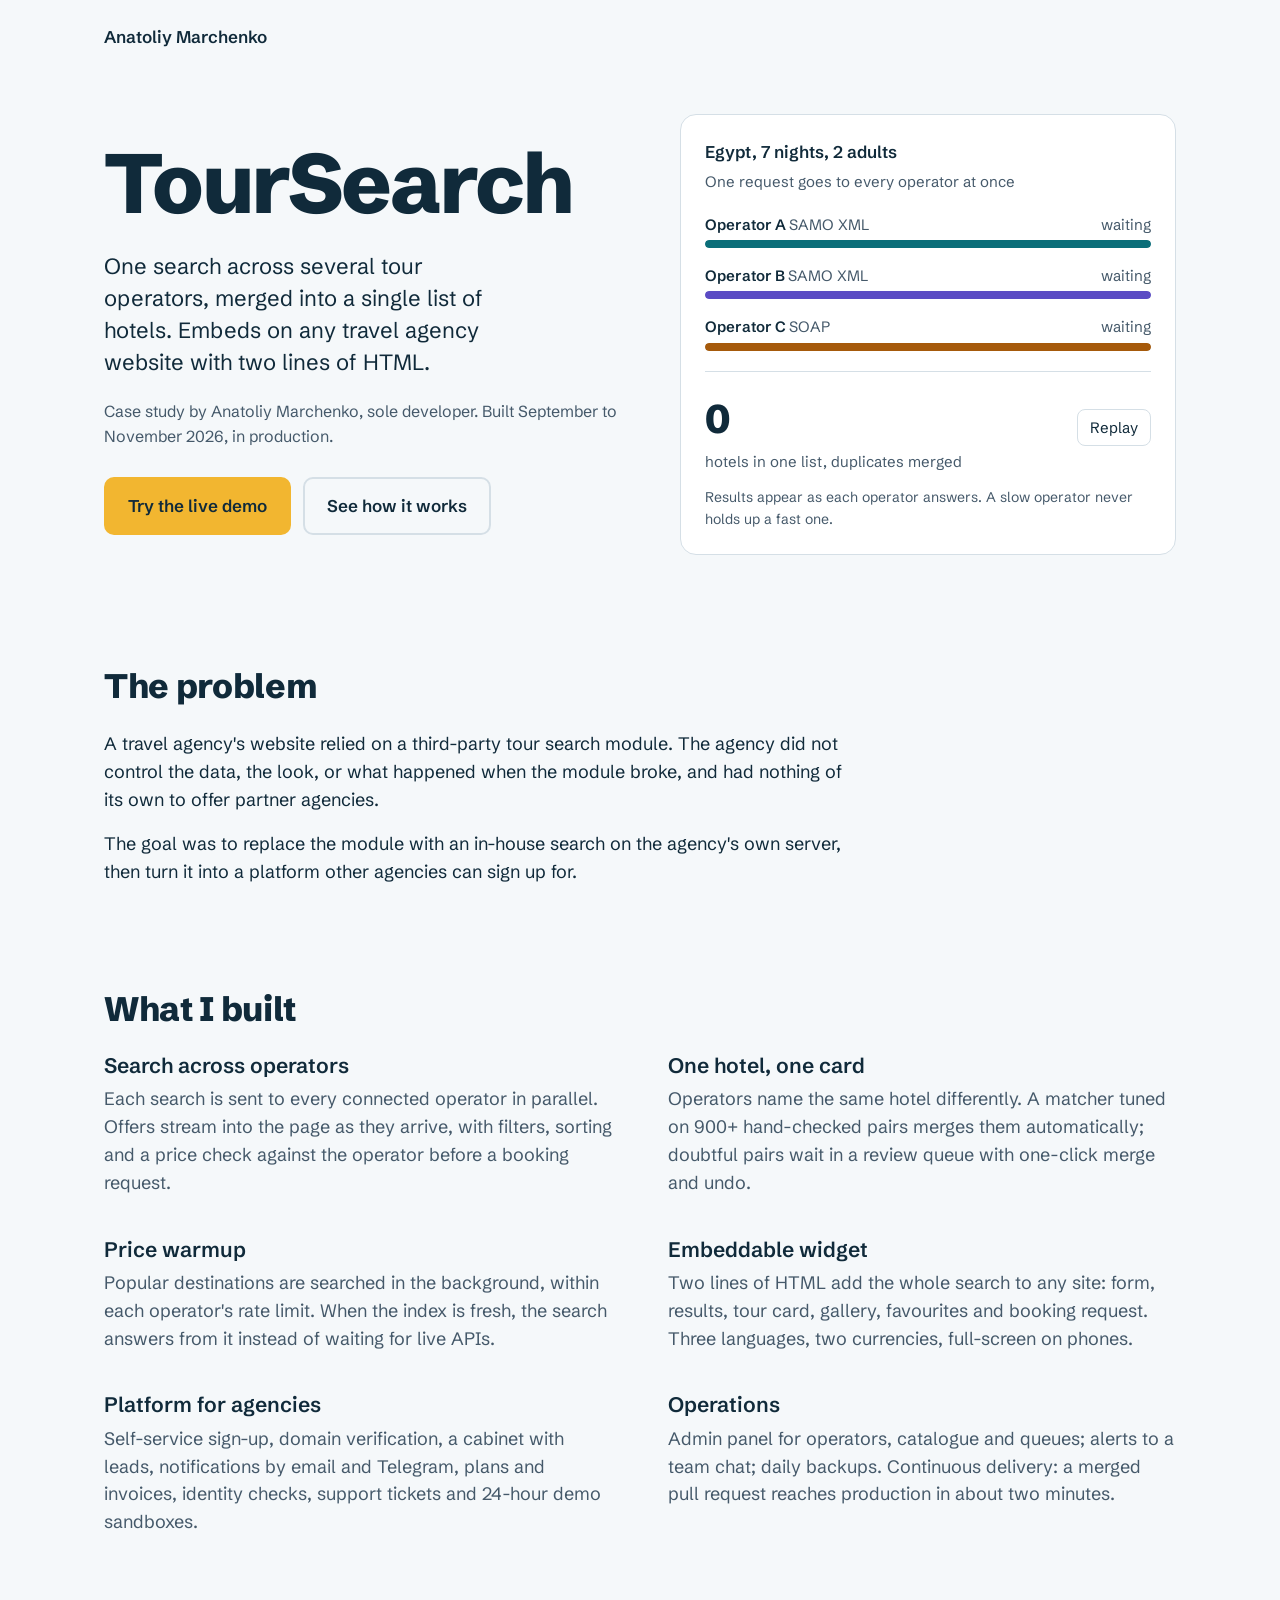
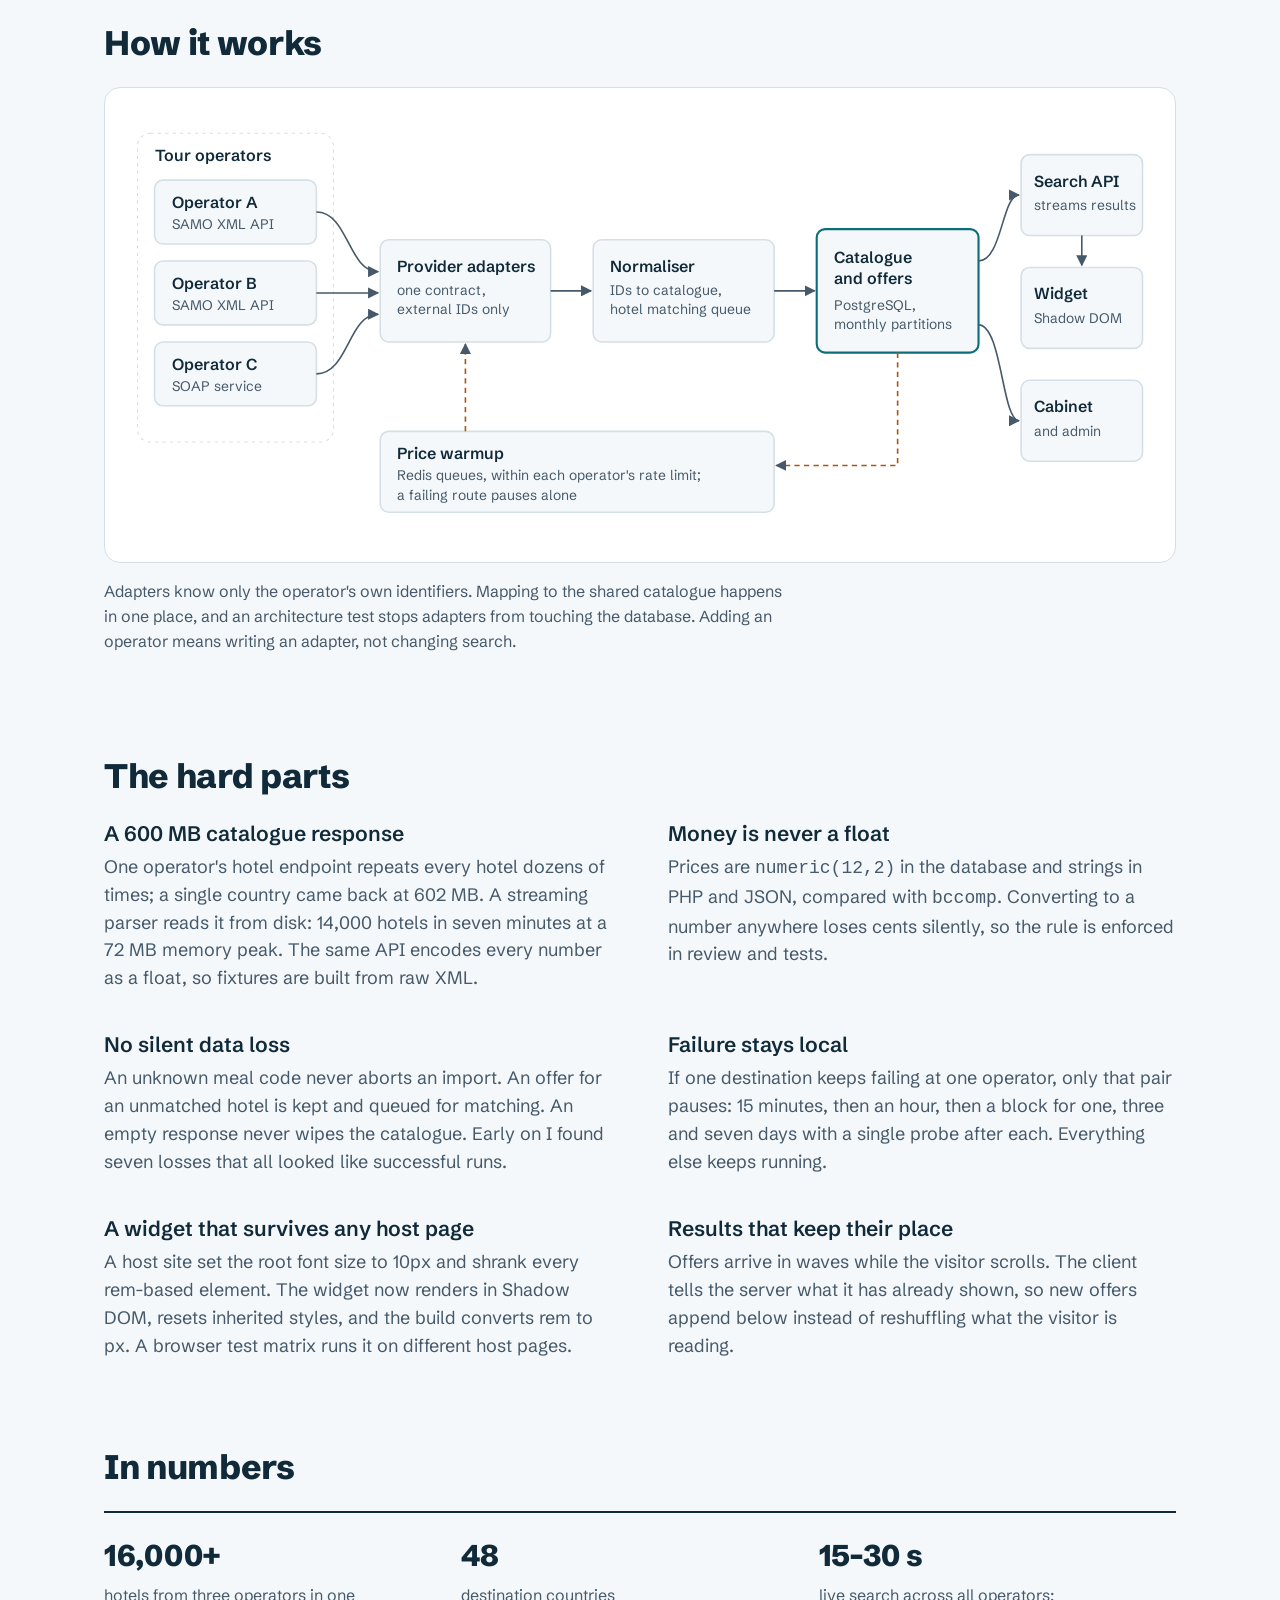
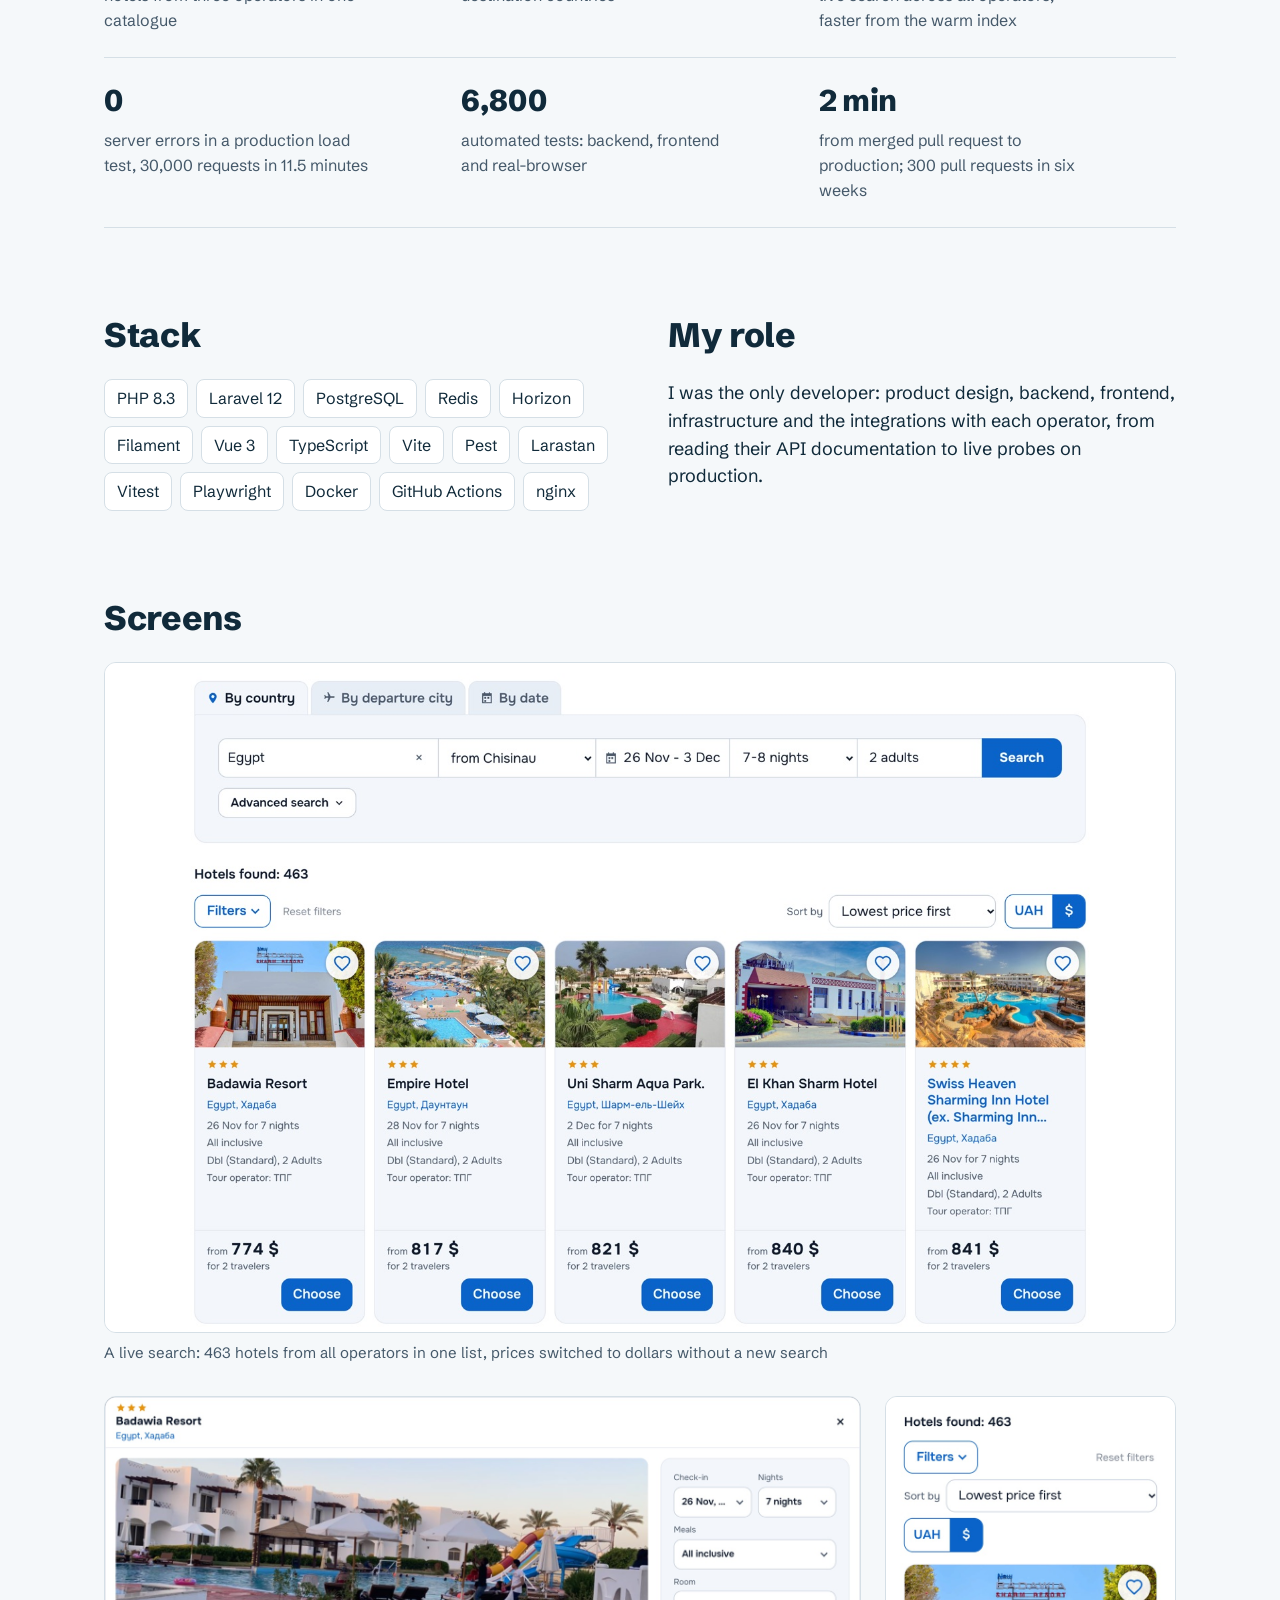
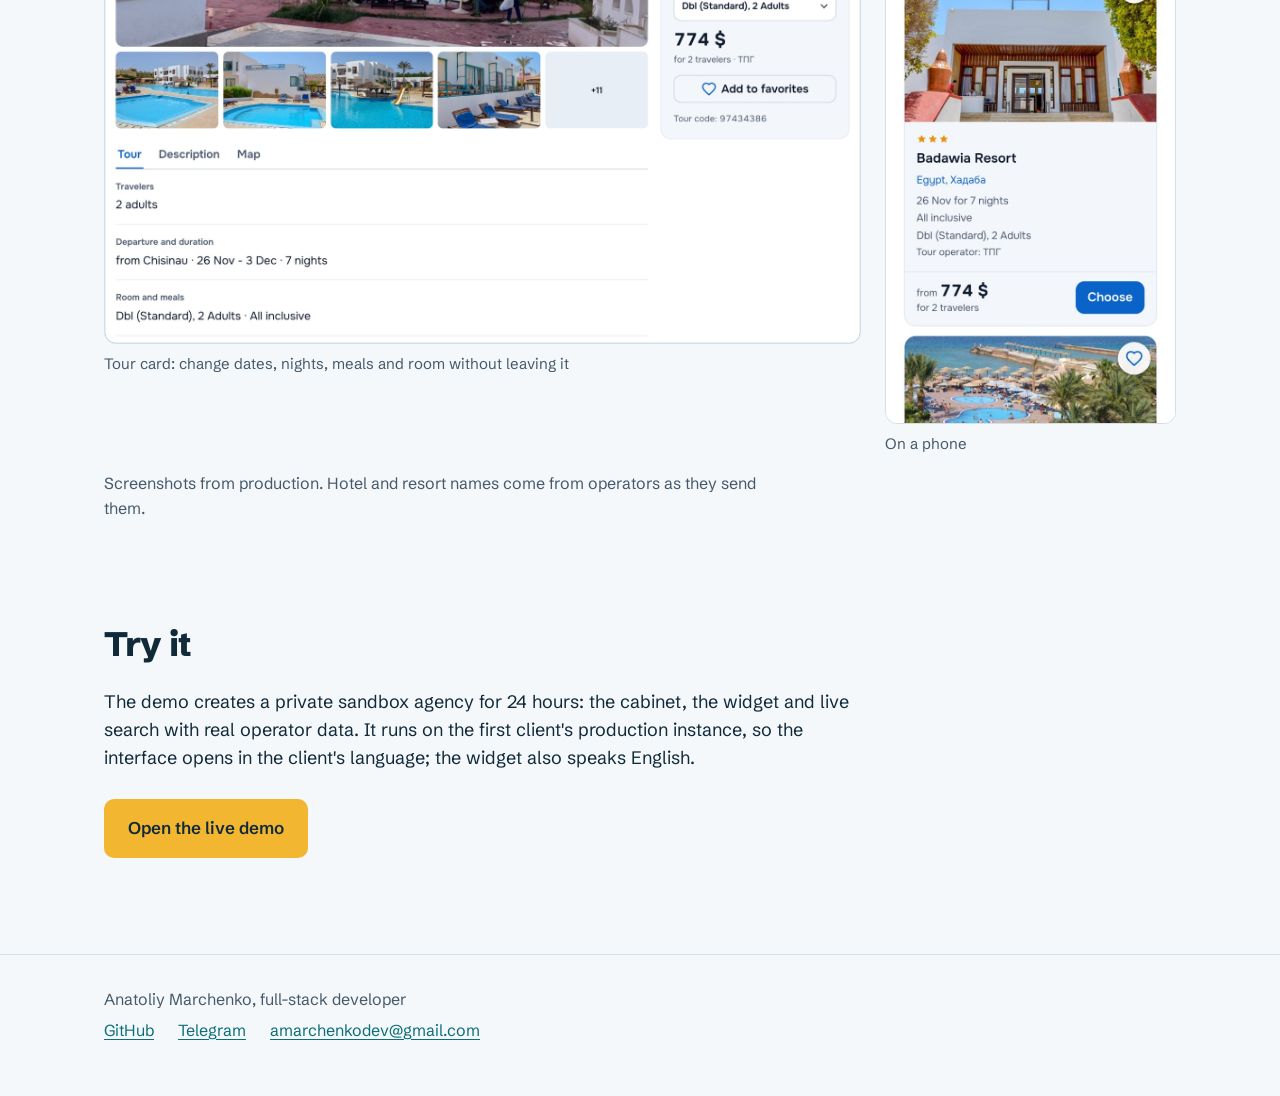
==== toursearch/index.html @ 85863c85 "Replace the 2020 test layout with a portfolio and the TourSearch case study The old landing page lay" ====
<!doctype html>
<html lang="en">
<head>
<meta charset="utf-8">
<meta name="viewport" content="width=device-width, initial-scale=1">
<title>TourSearch case study</title>
<meta name="description" content="TourSearch: a tour search platform that queries several tour operators at once and merges their offers into one list. Case study by Anatoliy Marchenko.">
<link rel="preconnect" href="https://fonts.googleapis.com">
<link rel="preconnect" href="https://fonts.gstatic.com" crossorigin>
<link href="https://fonts.googleapis.com/css2?family=Schibsted+Grotesk:wght@400;500;600;800&display=swap" rel="stylesheet">
<style>
:root {
  --bg: #f5f8fa;
  --surface: #ffffff;
  --ink: #102a3a;
  --muted: #45596a;
  --line: #d5dfe6;
  --sea: #0b6e79;
  --sun: #f2b630;
  --lane-a: #0b6e79;
  --lane-b: #5b4bc4;
  --lane-c: #a65a0b;
  --track: #e3ebf0;
}
@media (prefers-color-scheme: dark) {
  :root:not([data-theme="light"]) {
    --bg: #0d1c26;
    --surface: #132836;
    --ink: #e8f0f4;
    --muted: #a9bcc8;
    --line: #29435a;
    --sea: #5cc8d3;
    --sun: #f2b630;
    --lane-a: #5cc8d3;
    --lane-b: #a99cf5;
    --lane-c: #f0a35a;
    --track: #1f3a4b;
  }
}
:root[data-theme="dark"] {
  --bg: #0d1c26; --surface: #132836; --ink: #e8f0f4; --muted: #a9bcc8; --line: #29435a;
  --sea: #5cc8d3; --sun: #f2b630; --lane-a: #5cc8d3; --lane-b: #a99cf5; --lane-c: #f0a35a; --track: #1f3a4b;
}

* { box-sizing: border-box; }
html { -webkit-text-size-adjust: 100%; }
body {
  margin: 0;
  background: var(--bg);
  color: var(--ink);
  font-family: "Schibsted Grotesk", system-ui, sans-serif;
  font-size: 18px;
  line-height: 1.55;
}
a { color: var(--sea); text-underline-offset: 3px; }
a:focus-visible, button:focus-visible { outline: 3px solid var(--sun); outline-offset: 3px; border-radius: 4px; }

.wrap { max-width: 1120px; margin: 0 auto; padding: 0 24px; }
.topnav { padding-top: 24px; font-weight: 600; font-size: 17px; }
.topnav a { color: var(--ink); text-decoration: none; }
.topnav a:hover { text-decoration: underline; }
.shot-wide { margin-top: 0; }
.prose { max-width: 68ch; }

h1, h2, h3 { line-height: 1.15; margin: 0; }
h2 { font-size: 34px; font-weight: 800; letter-spacing: -0.01em; margin-bottom: 24px; }
h3 { font-size: 21px; font-weight: 600; margin-bottom: 8px; }
p { margin: 0 0 16px; }

section { padding: 88px 0 0; }
section:last-of-type { padding-bottom: 96px; }

/* Hero */
.hero { padding: 64px 0 24px; display: grid; grid-template-columns: 1.05fr 1fr; gap: 56px; align-items: center; }
.hero h1 { font-size: clamp(48px, 7vw, 84px); font-weight: 800; letter-spacing: -0.03em; margin-bottom: 20px; }
.lead { font-size: 22px; line-height: 1.45; color: var(--ink); max-width: 30ch; }
.byline { color: var(--muted); font-size: 16px; margin-top: 20px; }
.actions { display: flex; flex-wrap: wrap; gap: 12px; margin-top: 28px; }
.btn {
  display: inline-block; padding: 14px 22px; border-radius: 10px; font-weight: 600; font-size: 17px;
  text-decoration: none; border: 2px solid transparent;
}
.btn-primary { background: var(--sun); color: #102a3a; }
.btn-secondary { border-color: var(--line); color: var(--ink); }

/* Merge animation */
.merge {
  background: var(--surface); border: 1px solid var(--line); border-radius: 16px; padding: 24px;
}
.merge-query { font-weight: 600; font-size: 17px; margin-bottom: 4px; }
.merge-sub { color: var(--muted); font-size: 15px; margin-bottom: 20px; }
.lane { display: grid; grid-template-columns: 1fr auto; gap: 4px 12px; margin-bottom: 16px; font-size: 15px; }
.lane-name { font-weight: 600; }
.lane-proto { color: var(--muted); font-weight: 400; }
.lane-count { font-variant-numeric: tabular-nums; color: var(--muted); text-align: right; min-width: 9ch; }
.lane-bar { grid-column: 1 / -1; height: 8px; border-radius: 4px; background: var(--track); overflow: hidden; }
.lane-fill { height: 100%; width: 0; border-radius: 4px; }
.lane[data-lane="a"] .lane-fill { background: var(--lane-a); }
.lane[data-lane="b"] .lane-fill { background: var(--lane-b); }
.lane[data-lane="c"] .lane-fill { background: var(--lane-c); }
.merged {
  border-top: 1px solid var(--line); margin-top: 20px; padding-top: 16px;
  display: flex; justify-content: space-between; align-items: baseline; gap: 12px; flex-wrap: wrap;
}
.merged-num { font-size: 40px; font-weight: 800; font-variant-numeric: tabular-nums; letter-spacing: -0.02em; }
.merged-label { color: var(--muted); font-size: 15px; }
.replay { background: none; border: 1px solid var(--line); color: var(--ink); font: inherit; font-size: 15px; padding: 6px 12px; border-radius: 8px; cursor: pointer; }
.merge-note { color: var(--muted); font-size: 14px; margin: 14px 0 0; }

/* Features */
.features { display: grid; grid-template-columns: repeat(2, minmax(0, 1fr)); gap: 40px 56px; }
.features p { color: var(--muted); margin: 0; }

/* Diagram */
.diagram { background: var(--surface); border: 1px solid var(--line); border-radius: 16px; padding: 24px; overflow-x: auto; }
.diagram svg { display: block; min-width: 760px; width: 100%; height: auto; }
.diagram text { font-family: "Schibsted Grotesk", system-ui, sans-serif; fill: var(--ink); }
.diagram .sub { fill: var(--muted); font-size: 13px; }
.diagram .box { fill: var(--bg); stroke: var(--line); stroke-width: 1.5; }
.diagram .box-key { fill: var(--bg); stroke: var(--sea); stroke-width: 2; }
.diagram .edge { stroke: var(--muted); stroke-width: 1.5; fill: none; }
.diagram .edge-loop { stroke: var(--lane-c); stroke-width: 1.5; fill: none; stroke-dasharray: 5 4; }
.diagram .group { fill: none; stroke: var(--line); stroke-dasharray: 3 4; }
.caption { color: var(--muted); font-size: 16px; margin-top: 16px; max-width: 68ch; }

/* Engineering notes */
.notes { display: grid; grid-template-columns: repeat(2, minmax(0, 1fr)); gap: 40px 56px; }
.notes article p { color: var(--muted); margin: 0; }

/* Numbers */
.facts { display: grid; grid-template-columns: repeat(3, minmax(0, 1fr)); gap: 0; border-top: 2px solid var(--ink); margin: 0; }
.facts div { padding: 20px 24px 24px 0; border-bottom: 1px solid var(--line); }
.facts dt { font-size: 30px; font-weight: 800; letter-spacing: -0.01em; }
.facts dd { margin: 4px 0 0; color: var(--muted); font-size: 16px; max-width: 28ch; }

/* Stack and role */
.split { display: grid; grid-template-columns: 1fr 1fr; gap: 56px; }
.stack { list-style: none; padding: 0; margin: 0; display: flex; flex-wrap: wrap; gap: 8px; }
.stack li { border: 1px solid var(--line); border-radius: 8px; padding: 6px 12px; font-size: 16px; background: var(--surface); }

/* Screens */
.shots { display: grid; grid-template-columns: minmax(0, 2.6fr) minmax(0, 1fr); gap: 24px; align-items: start; margin-top: 32px; }
.shot { margin: 0; }
.shot img { display: block; width: 100%; height: auto; border-radius: 12px; border: 1px solid var(--line); background: #fff; }
.shot figcaption { color: var(--muted); font-size: 15px; margin-top: 8px; }

footer { border-top: 1px solid var(--line); padding: 32px 0 48px; color: var(--muted); font-size: 16px; }
footer p { margin: 0 0 6px; }
.contacts { display: flex; flex-wrap: wrap; gap: 8px 24px; }

@media (max-width: 860px) {
  .hero, .split { grid-template-columns: 1fr; gap: 40px; }
  .features, .notes { grid-template-columns: 1fr; gap: 32px; }
  .shots { grid-template-columns: 1fr; }
  .shots .shot:last-child { max-width: 320px; }
  .facts { grid-template-columns: 1fr 1fr; }
  section { padding-top: 64px; }
}
@media (max-width: 520px) {
  .wrap { padding: 0 16px; }
  body { font-size: 17px; }
  h2 { font-size: 28px; }
  .lead { font-size: 20px; }
  .facts { grid-template-columns: 1fr; }
  .merge, .diagram { padding: 16px; }
}
</style>
</head>
<body>
<nav class="wrap topnav" aria-label="Site"><a href="../">Anatoliy Marchenko</a></nav>
<main class="wrap">

  <header class="hero">
    <div>
      <h1>TourSearch</h1>
      <p class="lead">One search across several tour operators, merged into a single list of hotels. Embeds on any travel agency website with two lines of HTML.</p>
      <p class="byline">Case study by Anatoliy Marchenko, sole developer. Built September to November 2026, in production.</p>
      <div class="actions">
        <a class="btn btn-primary" href="https://more-turov.pro/agencies">Try the live demo</a>
        <a class="btn btn-secondary" href="#how-it-works">See how it works</a>
      </div>
    </div>

    <div class="merge" aria-label="Illustration: three tour operators answer at different speeds and their offers merge into one list">
      <p class="merge-query">Egypt, 7 nights, 2 adults</p>
      <p class="merge-sub">One request goes to every operator at once</p>
      <div class="lane" data-lane="a" data-ms="2600" data-offers="238">
        <span class="lane-name">Operator A <span class="lane-proto">SAMO XML</span></span>
        <span class="lane-count">waiting</span>
        <div class="lane-bar"><div class="lane-fill"></div></div>
      </div>
      <div class="lane" data-lane="b" data-ms="4400" data-offers="171">
        <span class="lane-name">Operator B <span class="lane-proto">SAMO XML</span></span>
        <span class="lane-count">waiting</span>
        <div class="lane-bar"><div class="lane-fill"></div></div>
      </div>
      <div class="lane" data-lane="c" data-ms="7800" data-offers="452">
        <span class="lane-name">Operator C <span class="lane-proto">SOAP</span></span>
        <span class="lane-count">waiting</span>
        <div class="lane-bar"><div class="lane-fill"></div></div>
      </div>
      <div class="merged">
        <div>
          <div class="merged-num" id="merged-num">0</div>
          <div class="merged-label">hotels in one list, duplicates merged</div>
        </div>
        <button class="replay" type="button" id="replay">Replay</button>
      </div>
      <p class="merge-note">Results appear as each operator answers. A slow operator never holds up a fast one.</p>
    </div>
  </header>

  <section aria-labelledby="problem">
    <div class="prose">
      <h2 id="problem">The problem</h2>
      <p>A travel agency's website relied on a third-party tour search module. The agency did not control the data, the look, or what happened when the module broke, and had nothing of its own to offer partner agencies.</p>
      <p>The goal was to replace the module with an in-house search on the agency's own server, then turn it into a platform other agencies can sign up for.</p>
    </div>
  </section>

  <section aria-labelledby="built">
    <h2 id="built">What I built</h2>
    <div class="features">
      <div>
        <h3>Search across operators</h3>
        <p>Each search is sent to every connected operator in parallel. Offers stream into the page as they arrive, with filters, sorting and a price check against the operator before a booking request.</p>
      </div>
      <div>
        <h3>One hotel, one card</h3>
        <p>Operators name the same hotel differently. A matcher tuned on 900+ hand-checked pairs merges them automatically; doubtful pairs wait in a review queue with one-click merge and undo.</p>
      </div>
      <div>
        <h3>Price warmup</h3>
        <p>Popular destinations are searched in the background, within each operator's rate limit. When the index is fresh, the search answers from it instead of waiting for live APIs.</p>
      </div>
      <div>
        <h3>Embeddable widget</h3>
        <p>Two lines of HTML add the whole search to any site: form, results, tour card, gallery, favourites and booking request. Three languages, two currencies, full-screen on phones.</p>
      </div>
      <div>
        <h3>Platform for agencies</h3>
        <p>Self-service sign-up, domain verification, a cabinet with leads, notifications by email and Telegram, plans and invoices, identity checks, support tickets and 24-hour demo sandboxes.</p>
      </div>
      <div>
        <h3>Operations</h3>
        <p>Admin panel for operators, catalogue and queues; alerts to a team chat; daily backups. Continuous delivery: a merged pull request reaches production in about two minutes.</p>
      </div>
    </div>
  </section>

  <section aria-labelledby="how-it-works" id="how-it-works">
    <h2>How it works</h2>
    <div class="diagram">
      <svg viewBox="0 0 960 400" role="img" aria-labelledby="dia-title">
        <title id="dia-title">Architecture: tour operator APIs feed provider adapters, then normalisation and hotel matching into the catalogue and offers store; a background warmup queue refreshes prices; the search API serves the widget on agency sites and the agency cabinet.</title>
        <defs>
          <marker id="arrow" viewBox="0 0 10 10" refX="9" refY="5" markerWidth="7" markerHeight="7" orient="auto-start-reverse">
            <path d="M0 0 L10 5 L0 10 z" fill="currentColor" style="fill: var(--muted)"/>
          </marker>
        </defs>

        <!-- operators -->
        <rect class="group" x="8" y="20" width="184" height="290" rx="12"/>
        <text x="24" y="46" font-size="15" font-weight="600">Tour operators</text>
        <rect class="box" x="24" y="64" width="152" height="60" rx="8"/>
        <text x="40" y="90" font-size="15" font-weight="600">Operator A</text>
        <text class="sub" x="40" y="110">SAMO XML API</text>
        <rect class="box" x="24" y="140" width="152" height="60" rx="8"/>
        <text x="40" y="166" font-size="15" font-weight="600">Operator B</text>
        <text class="sub" x="40" y="186">SAMO XML API</text>
        <rect class="box" x="24" y="216" width="152" height="60" rx="8"/>
        <text x="40" y="242" font-size="15" font-weight="600">Operator C</text>
        <text class="sub" x="40" y="262">SOAP service</text>

        <!-- adapters -->
        <rect class="box" x="236" y="120" width="160" height="96" rx="8"/>
        <text x="252" y="150" font-size="15" font-weight="600">Provider adapters</text>
        <text class="sub" x="252" y="172">one contract,</text>
        <text class="sub" x="252" y="190">external IDs only</text>

        <path class="edge" d="M176 94 C206 94 206 150 234 150" marker-end="url(#arrow)"/>
        <path class="edge" d="M176 170 L234 170" marker-end="url(#arrow)"/>
        <path class="edge" d="M176 246 C206 246 206 190 234 190" marker-end="url(#arrow)"/>

        <!-- normaliser -->
        <rect class="box" x="436" y="120" width="170" height="96" rx="8"/>
        <text x="452" y="150" font-size="15" font-weight="600">Normaliser</text>
        <text class="sub" x="452" y="172">IDs to catalogue,</text>
        <text class="sub" x="452" y="190">hotel matching queue</text>
        <path class="edge" d="M396 168 L434 168" marker-end="url(#arrow)"/>

        <!-- store -->
        <rect class="box-key" x="646" y="110" width="152" height="116" rx="8"/>
        <text x="662" y="142" font-size="15" font-weight="600">Catalogue</text>
        <text x="662" y="162" font-size="15" font-weight="600">and offers</text>
        <text class="sub" x="662" y="186">PostgreSQL,</text>
        <text class="sub" x="662" y="204">monthly partitions</text>
        <path class="edge" d="M606 168 L644 168" marker-end="url(#arrow)"/>

        <!-- warmup loop -->
        <rect class="box" x="236" y="300" width="370" height="76" rx="8"/>
        <text x="252" y="326" font-size="15" font-weight="600">Price warmup</text>
        <text class="sub" x="252" y="346">Redis queues, within each operator's rate limit;</text>
        <text class="sub" x="252" y="364">a failing route pauses alone</text>
        <path class="edge-loop" d="M316 300 L316 218" marker-end="url(#arrow)"/>
        <path class="edge-loop" d="M722 226 L722 332 L608 332" marker-end="url(#arrow)"/>

        <!-- search api -->
        <rect class="box" x="838" y="40" width="114" height="76" rx="8"/>
        <text x="850" y="70" font-size="15" font-weight="600">Search API</text>
        <text class="sub" x="850" y="92">streams results</text>
        <path class="edge" d="M798 140 C820 140 820 78 836 78" marker-end="url(#arrow)"/>

        <rect class="box" x="838" y="146" width="114" height="76" rx="8"/>
        <text x="850" y="176" font-size="15" font-weight="600">Widget</text>
        <text class="sub" x="850" y="198">Shadow DOM</text>
        <path class="edge" d="M895 116 L895 144" marker-end="url(#arrow)"/>

        <rect class="box" x="838" y="252" width="114" height="76" rx="8"/>
        <text x="850" y="282" font-size="15" font-weight="600">Cabinet</text>
        <text class="sub" x="850" y="304">and admin</text>
        <path class="edge" d="M798 200 C820 200 820 290 836 290" marker-end="url(#arrow)"/>
      </svg>
    </div>
    <p class="caption">Adapters know only the operator's own identifiers. Mapping to the shared catalogue happens in one place, and an architecture test stops adapters from touching the database. Adding an operator means writing an adapter, not changing search.</p>
  </section>

  <section aria-labelledby="hard-parts">
    <h2 id="hard-parts">The hard parts</h2>
    <div class="notes">
      <article>
        <h3>A 600 MB catalogue response</h3>
        <p>One operator's hotel endpoint repeats every hotel dozens of times; a single country came back at 602 MB. A streaming parser reads it from disk: 14,000 hotels in seven minutes at a 72 MB memory peak. The same API encodes every number as a float, so fixtures are built from raw XML.</p>
      </article>
      <article>
        <h3>Money is never a float</h3>
        <p>Prices are <code>numeric(12,2)</code> in the database and strings in PHP and JSON, compared with <code>bccomp</code>. Converting to a number anywhere loses cents silently, so the rule is enforced in review and tests.</p>
      </article>
      <article>
        <h3>No silent data loss</h3>
        <p>An unknown meal code never aborts an import. An offer for an unmatched hotel is kept and queued for matching. An empty response never wipes the catalogue. Early on I found seven losses that all looked like successful runs.</p>
      </article>
      <article>
        <h3>Failure stays local</h3>
        <p>If one destination keeps failing at one operator, only that pair pauses: 15 minutes, then an hour, then a block for one, three and seven days with a single probe after each. Everything else keeps running.</p>
      </article>
      <article>
        <h3>A widget that survives any host page</h3>
        <p>A host site set the root font size to 10px and shrank every rem-based element. The widget now renders in Shadow DOM, resets inherited styles, and the build converts rem to px. A browser test matrix runs it on different host pages.</p>
      </article>
      <article>
        <h3>Results that keep their place</h3>
        <p>Offers arrive in waves while the visitor scrolls. The client tells the server what it has already shown, so new offers append below instead of reshuffling what the visitor is reading.</p>
      </article>
    </div>
  </section>

  <section aria-labelledby="numbers">
    <h2 id="numbers">In numbers</h2>
    <dl class="facts">
      <div><dt>16,000+</dt><dd>hotels from three operators in one catalogue</dd></div>
      <div><dt>48</dt><dd>destination countries</dd></div>
      <div><dt>15–30 s</dt><dd>live search across all operators; faster from the warm index</dd></div>
      <div><dt>0</dt><dd>server errors in a production load test, 30,000 requests in 11.5 minutes</dd></div>
      <div><dt>6,800</dt><dd>automated tests: backend, frontend and real-browser</dd></div>
      <div><dt>2 min</dt><dd>from merged pull request to production; 300 pull requests in six weeks</dd></div>
    </dl>
  </section>

  <section aria-labelledby="stack">
    <div class="split">
      <div>
        <h2 id="stack">Stack</h2>
        <ul class="stack">
          <li>PHP 8.3</li><li>Laravel 12</li><li>PostgreSQL</li><li>Redis</li><li>Horizon</li><li>Filament</li>
          <li>Vue 3</li><li>TypeScript</li><li>Vite</li><li>Pest</li><li>Larastan</li><li>Vitest</li><li>Playwright</li>
          <li>Docker</li><li>GitHub Actions</li><li>nginx</li>
        </ul>
      </div>
      <div>
        <h2>My role</h2>
        <p>I was the only developer: product design, backend, frontend, infrastructure and the integrations with each operator, from reading their API documentation to live probes on production.</p>
      </div>
    </div>
  </section>

  <section aria-labelledby="screens">
    <h2 id="screens">Screens</h2>
    <figure class="shot shot-wide">
      <img src="img/results.jpg" width="1600" height="1000" alt="Search form and a grid of hotel results for Egypt, sorted by lowest price, prices in US dollars" loading="lazy">
      <figcaption>A live search: 463 hotels from all operators in one list, prices switched to dollars without a new search</figcaption>
    </figure>
    <div class="shots">
      <figure class="shot">
        <img src="img/tour-card.jpg" width="1600" height="1157" alt="Tour card with a photo gallery, tabs for tour, description and map, and a panel to change dates, nights, meals and room" loading="lazy">
        <figcaption>Tour card: change dates, nights, meals and room without leaving it</figcaption>
      </figure>
      <figure class="shot">
        <img src="img/phone.jpg" width="640" height="1385" alt="The same results on a phone screen, one hotel per row" loading="lazy">
        <figcaption>On a phone</figcaption>
      </figure>
    </div>
    <p class="caption">Screenshots from production. Hotel and resort names come from operators as they send them.</p>
  </section>

  <section aria-labelledby="try">
    <div class="prose">
      <h2 id="try">Try it</h2>
      <p>The demo creates a private sandbox agency for 24 hours: the cabinet, the widget and live search with real operator data. It runs on the first client's production instance, so the interface opens in the client's language; the widget also speaks English.</p>
      <div class="actions">
        <a class="btn btn-primary" href="https://more-turov.pro/agencies">Open the live demo</a>
      </div>
    </div>
  </section>

</main>

<footer>
  <div class="wrap">
    <p>Anatoliy Marchenko, full-stack developer</p>
    <p class="contacts"><a href="https://github.com/MarkForest">GitHub</a> <a href="https://t.me/mark4rest">Telegram</a> <a href="mailto:amarchenkodev@gmail.com">amarchenkodev@gmail.com</a></p>
  </div>
</footer>

<script>
(function () {
  var lanes = Array.prototype.slice.call(document.querySelectorAll('.lane'));
  var total = document.getElementById('merged-num');
  var replay = document.getElementById('replay');
  var reduce = window.matchMedia && window.matchMedia('(prefers-reduced-motion: reduce)').matches;
  // Hotels in the merged list after each operator answers: overlap between operators means the sum is smaller
  var steps = [212, 318, 415];
  var timers = [];

  function finalState() {
    lanes.forEach(function (lane) {
      lane.querySelector('.lane-fill').style.width = '100%';
      lane.querySelector('.lane-count').textContent = lane.dataset.offers + ' offers';
    });
    total.textContent = steps[steps.length - 1];
  }

  function countTo(target) {
    var from = parseInt(total.textContent, 10) || 0;
    var start = null;
    function tick(now) {
      if (start === null) start = now;
      var t = Math.max(0, Math.min(1, (now - start) / 600));
      total.textContent = Math.round(from + (target - from) * t);
      if (t < 1) requestAnimationFrame(tick);
    }
    requestAnimationFrame(tick);
  }

  function run() {
    timers.forEach(clearTimeout);
    timers = [];
    total.textContent = '0';
    var order = lanes.slice().sort(function (a, b) { return a.dataset.ms - b.dataset.ms; });
    lanes.forEach(function (lane) {
      var fill = lane.querySelector('.lane-fill');
      fill.style.transition = 'none';
      fill.style.width = '0';
      lane.querySelector('.lane-count').textContent = 'waiting';
      void fill.offsetWidth;
      fill.style.transition = 'width ' + lane.dataset.ms + 'ms cubic-bezier(.3,.1,.4,1)';
      fill.style.width = '100%';
    });
    order.forEach(function (lane, i) {
      timers.push(setTimeout(function () {
        lane.querySelector('.lane-count').textContent = '+' + lane.dataset.offers + ' offers';
        countTo(steps[i]);
      }, Number(lane.dataset.ms)));
    });
  }

  if (reduce) { finalState(); } else { run(); }
  replay.addEventListener('click', function () { if (reduce) { finalState(); } else { run(); } });
})();
</script>
</body>
</html>
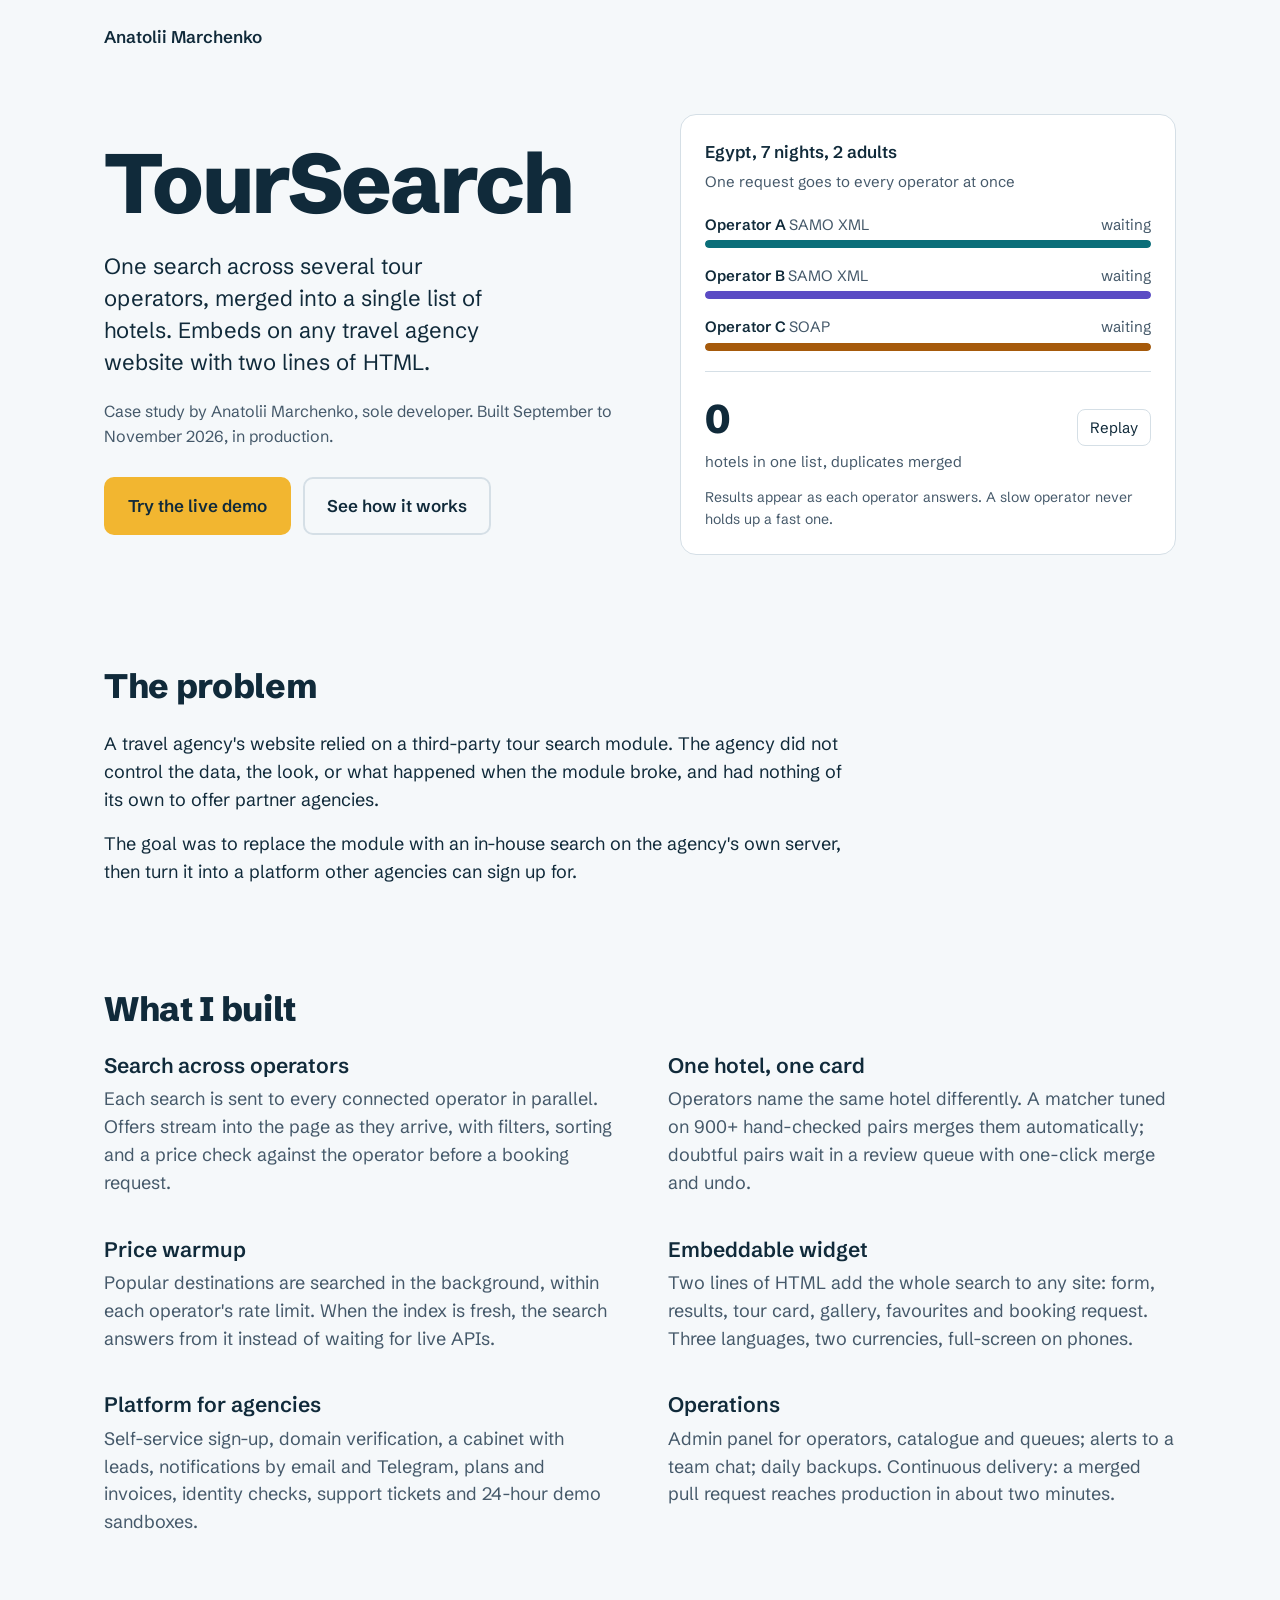
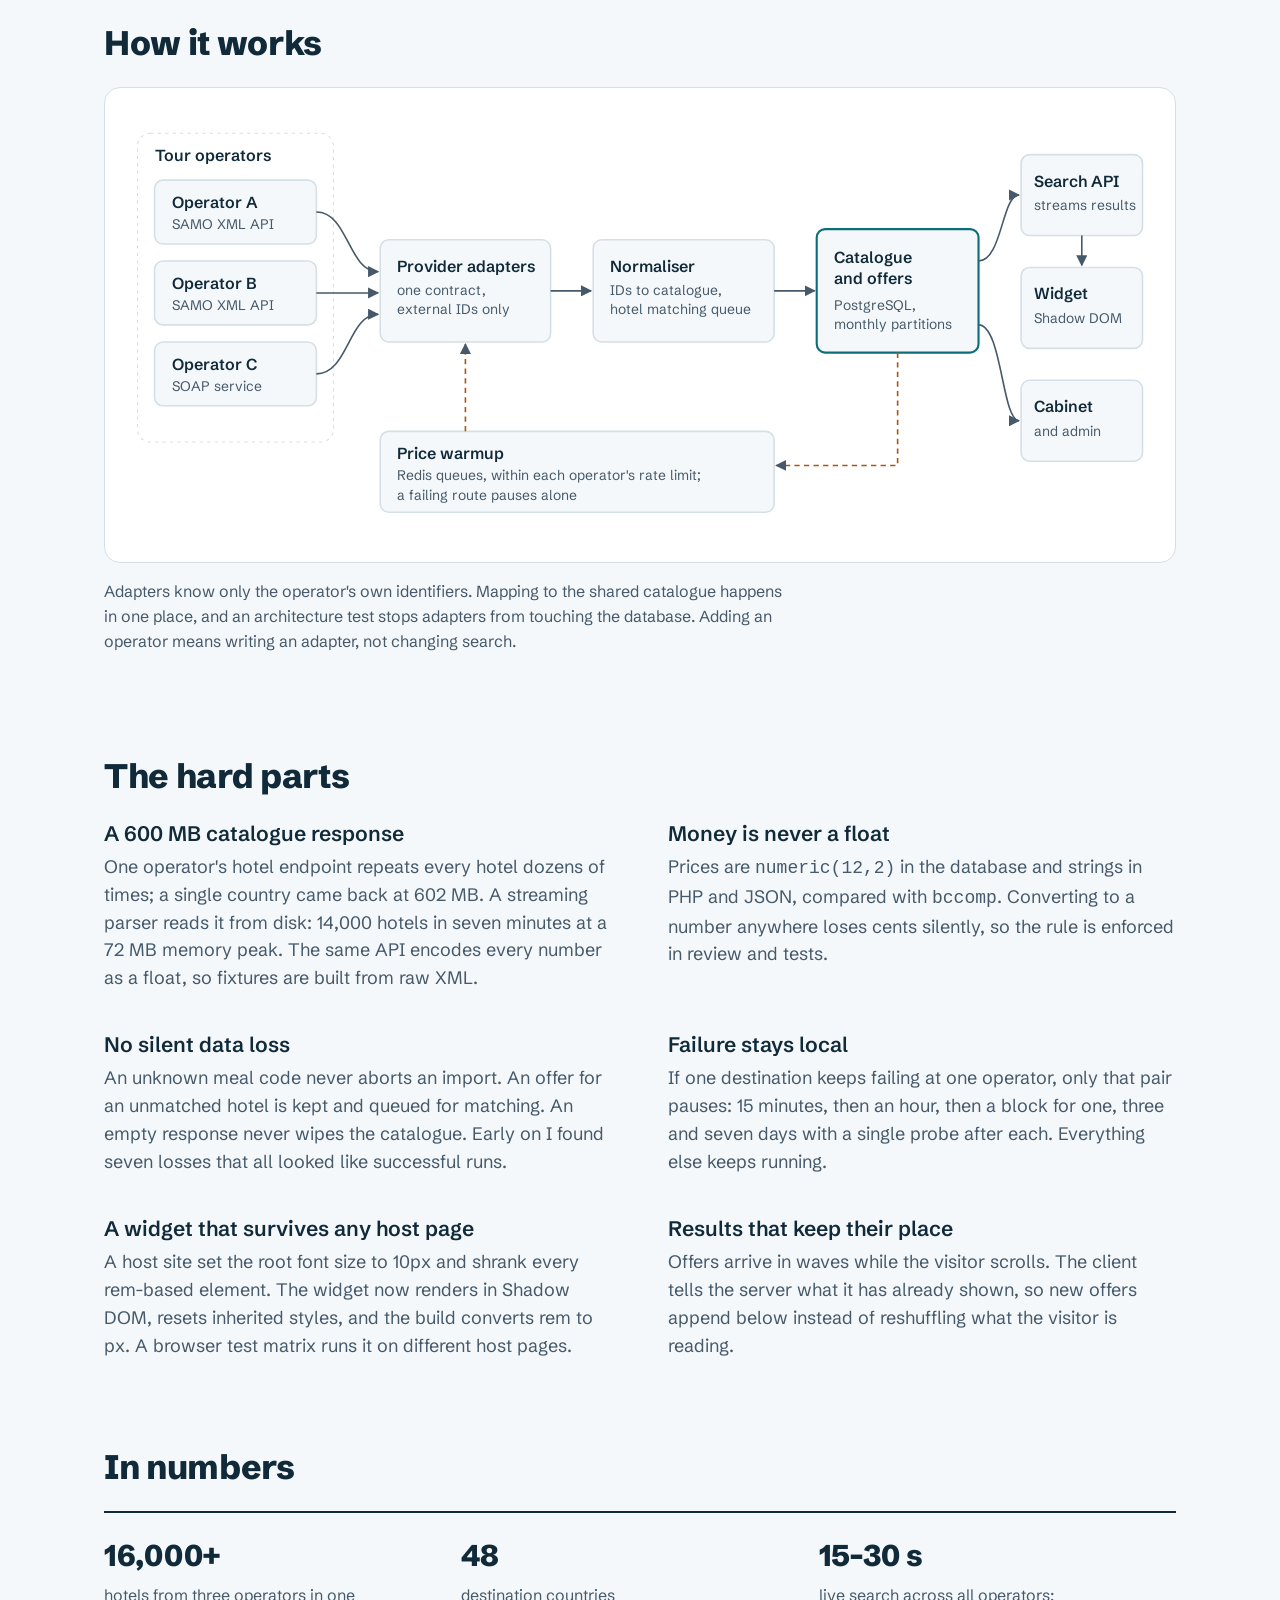
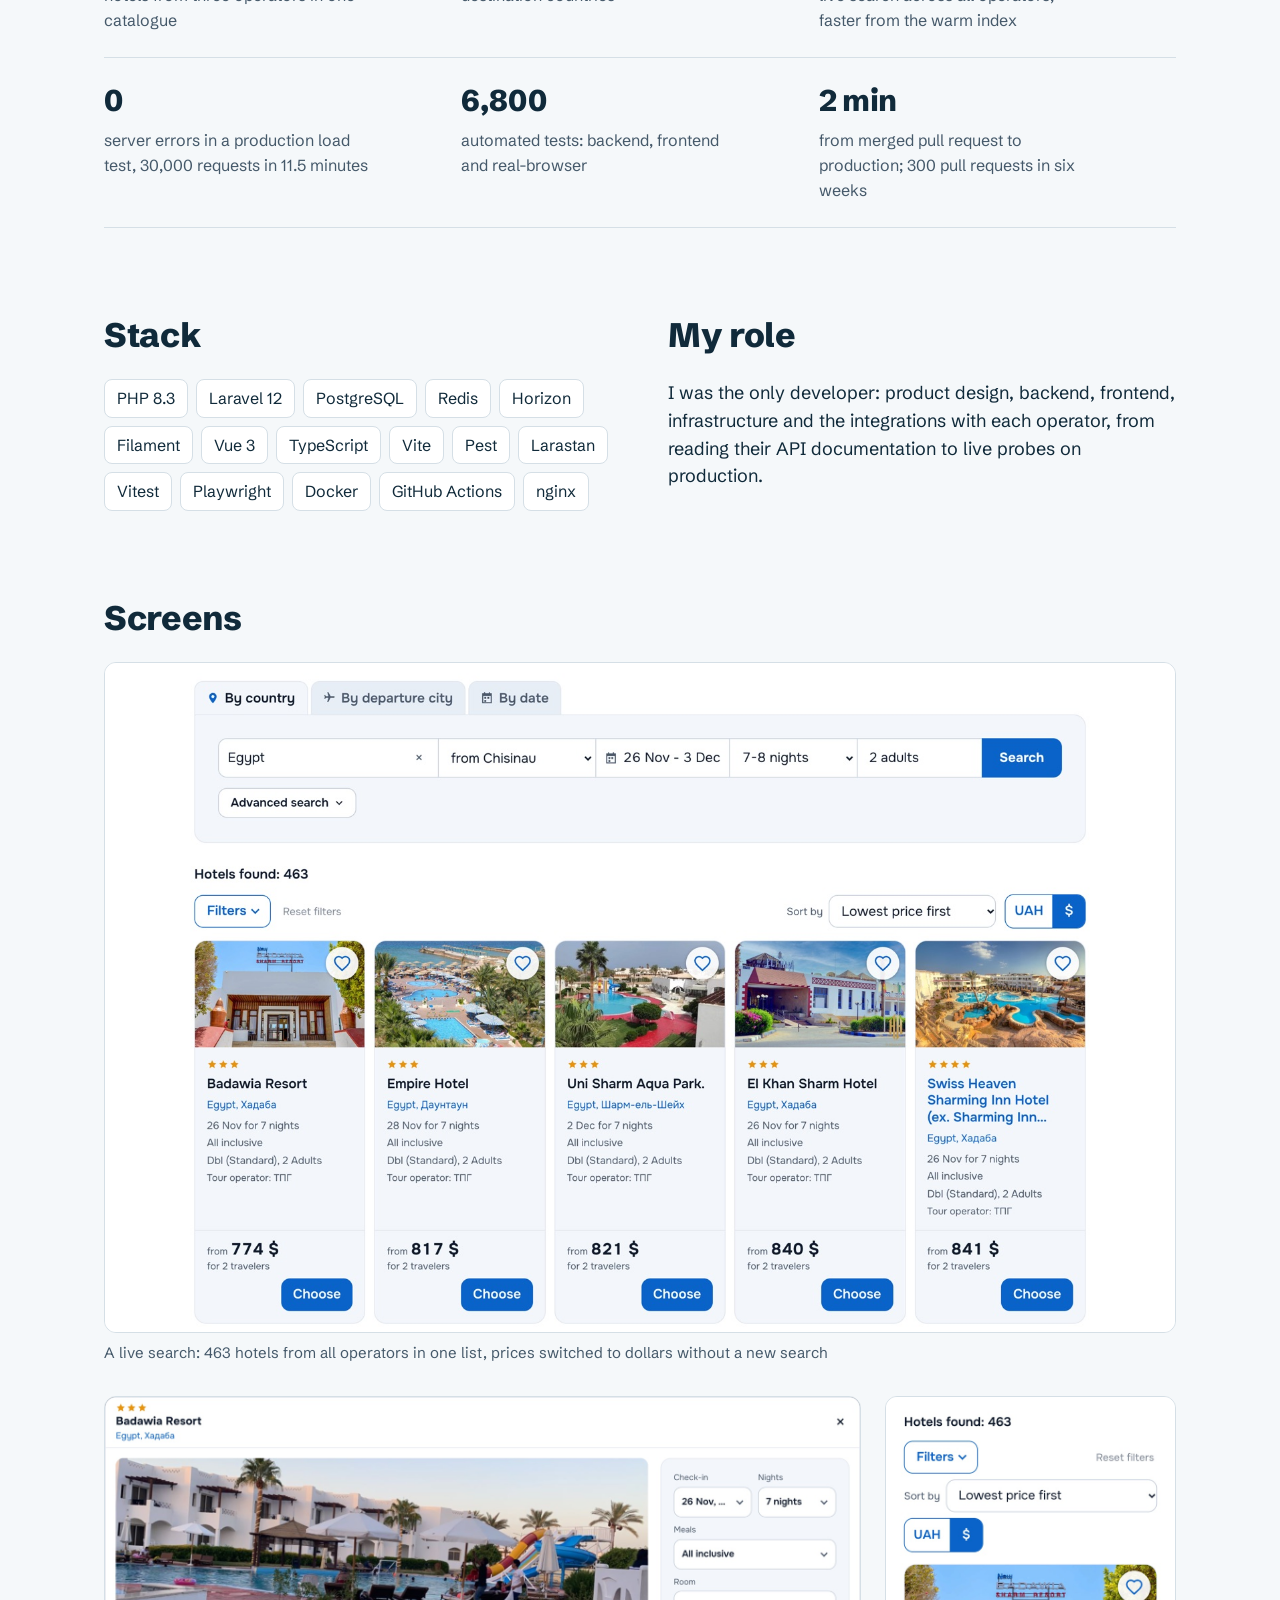
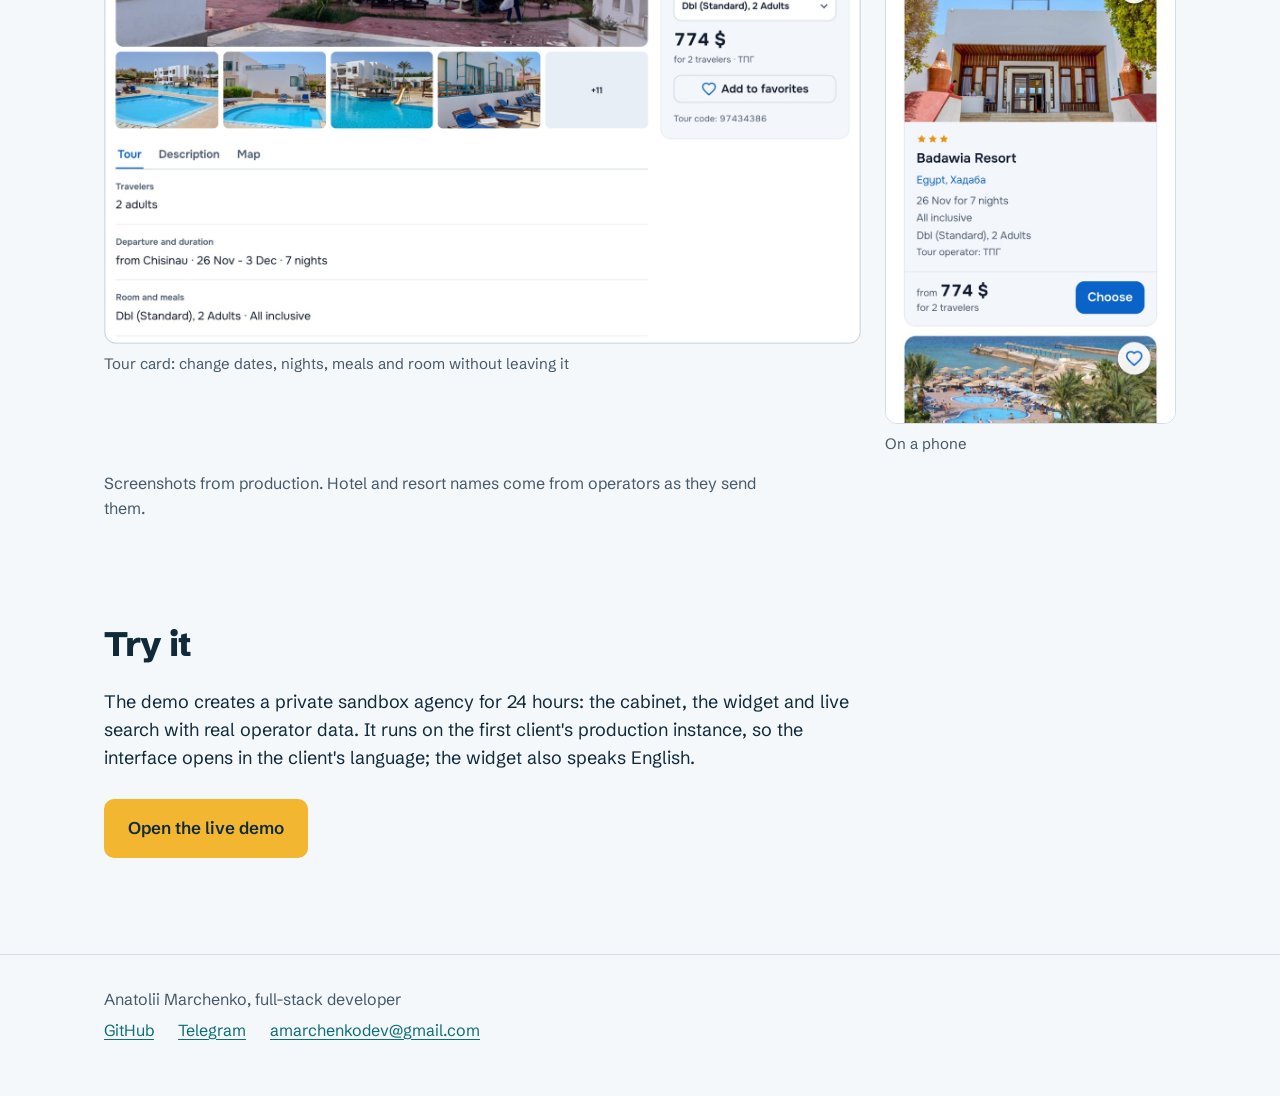
==== commit eca2a4da: "Spell the name as Anatolii Co-Authored-By: Claude Opus 5.5 <noreply@anthropic.com> Claude-Session: h" ====
--- a/toursearch/index.html
+++ b/toursearch/index.html
@@ -4,7 +4,7 @@
 <meta charset="utf-8">
 <meta name="viewport" content="width=device-width, initial-scale=1">
 <title>TourSearch case study</title>
-<meta name="description" content="TourSearch: a tour search platform that queries several tour operators at once and merges their offers into one list. Case study by Anatoliy Marchenko.">
+<meta name="description" content="TourSearch: a tour search platform that queries several tour operators at once and merges their offers into one list. Case study by Anatolii Marchenko.">
 <link rel="preconnect" href="https://fonts.googleapis.com">
 <link rel="preconnect" href="https://fonts.gstatic.com" crossorigin>
 <link href="https://fonts.googleapis.com/css2?family=Schibsted+Grotesk:wght@400;500;600;800&display=swap" rel="stylesheet">
@@ -167,14 +167,14 @@
 </style>
 </head>
 <body>
-<nav class="wrap topnav" aria-label="Site"><a href="../">Anatoliy Marchenko</a></nav>
+<nav class="wrap topnav" aria-label="Site"><a href="../">Anatolii Marchenko</a></nav>
 <main class="wrap">
 
   <header class="hero">
     <div>
       <h1>TourSearch</h1>
       <p class="lead">One search across several tour operators, merged into a single list of hotels. Embeds on any travel agency website with two lines of HTML.</p>
-      <p class="byline">Case study by Anatoliy Marchenko, sole developer. Built September to November 2026, in production.</p>
+      <p class="byline">Case study by Anatolii Marchenko, sole developer. Built September to November 2026, in production.</p>
       <div class="actions">
         <a class="btn btn-primary" href="https://more-turov.pro/agencies">Try the live demo</a>
         <a class="btn btn-secondary" href="#how-it-works">See how it works</a>
@@ -417,7 +417,7 @@
 
 <footer>
   <div class="wrap">
-    <p>Anatoliy Marchenko, full-stack developer</p>
+    <p>Anatolii Marchenko, full-stack developer</p>
     <p class="contacts"><a href="https://github.com/MarkForest">GitHub</a> <a href="https://t.me/mark4rest">Telegram</a> <a href="mailto:amarchenkodev@gmail.com">amarchenkodev@gmail.com</a></p>
   </div>
 </footer>
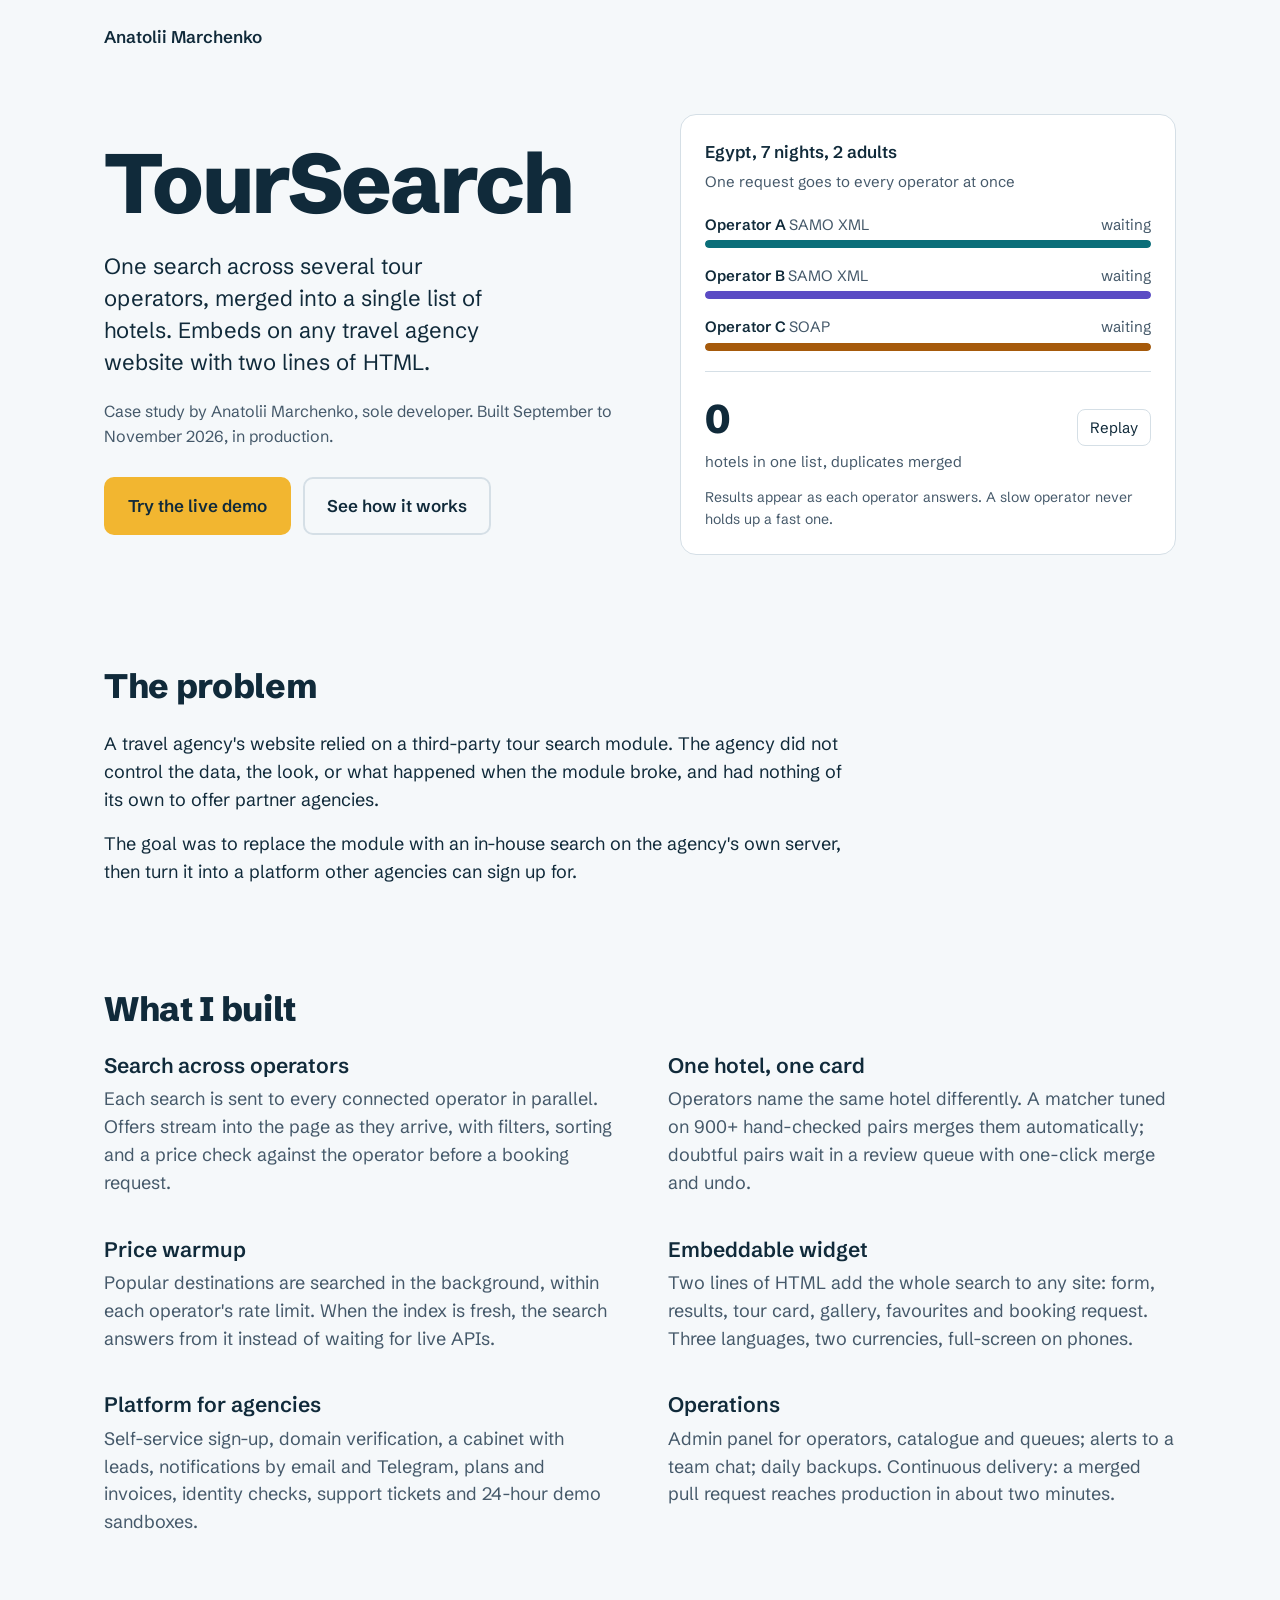
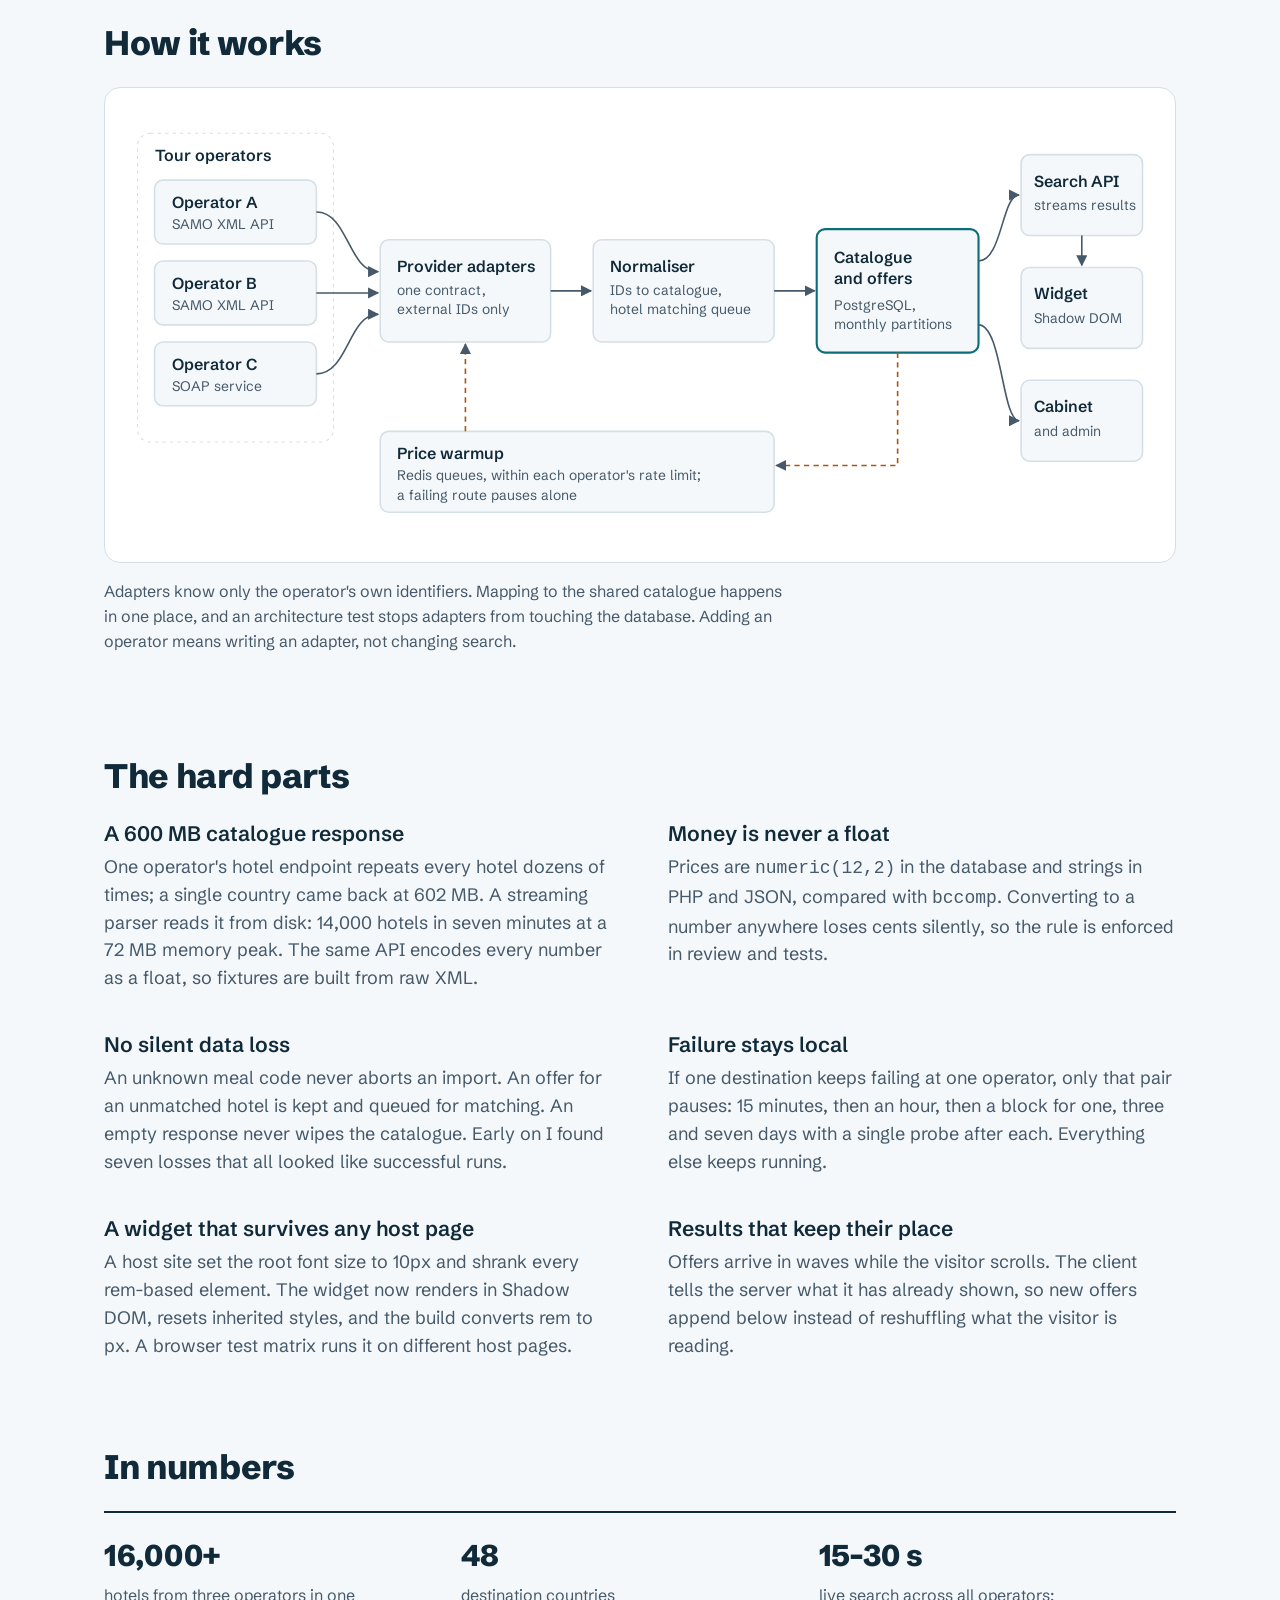
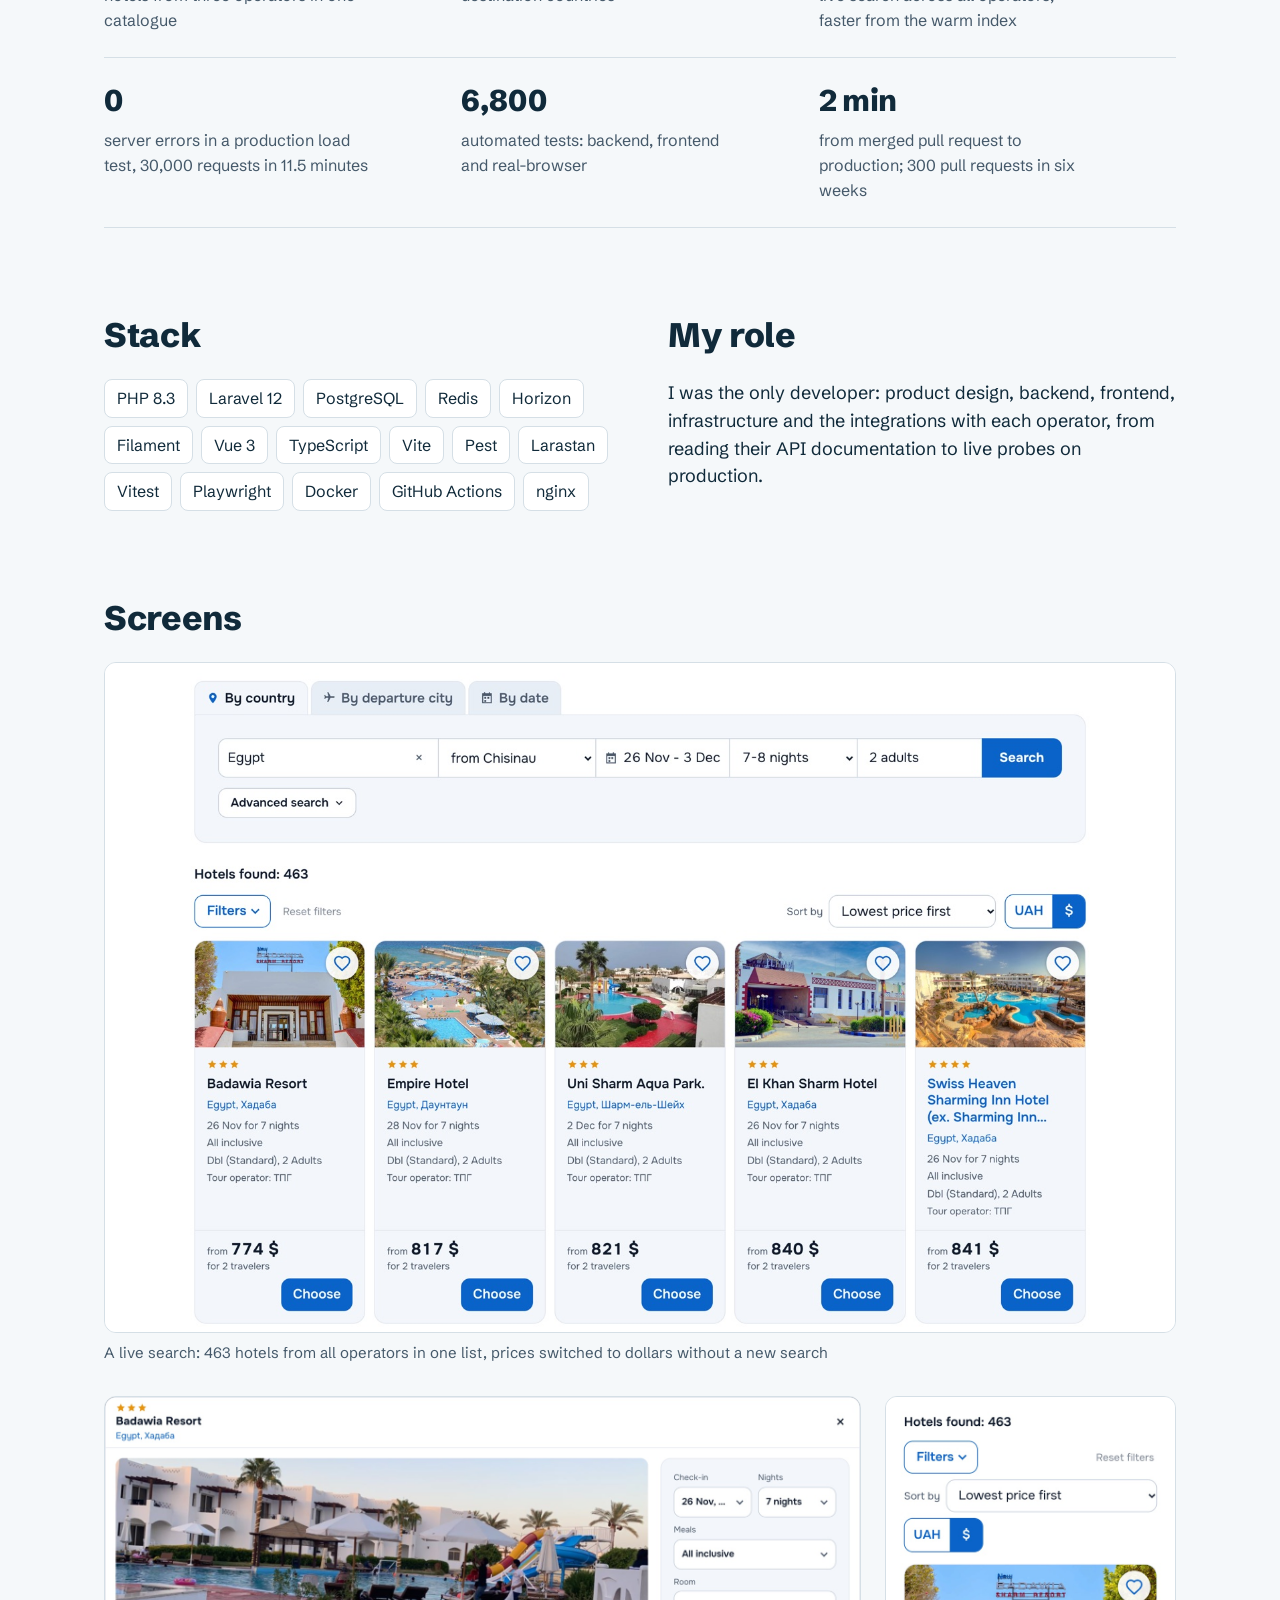
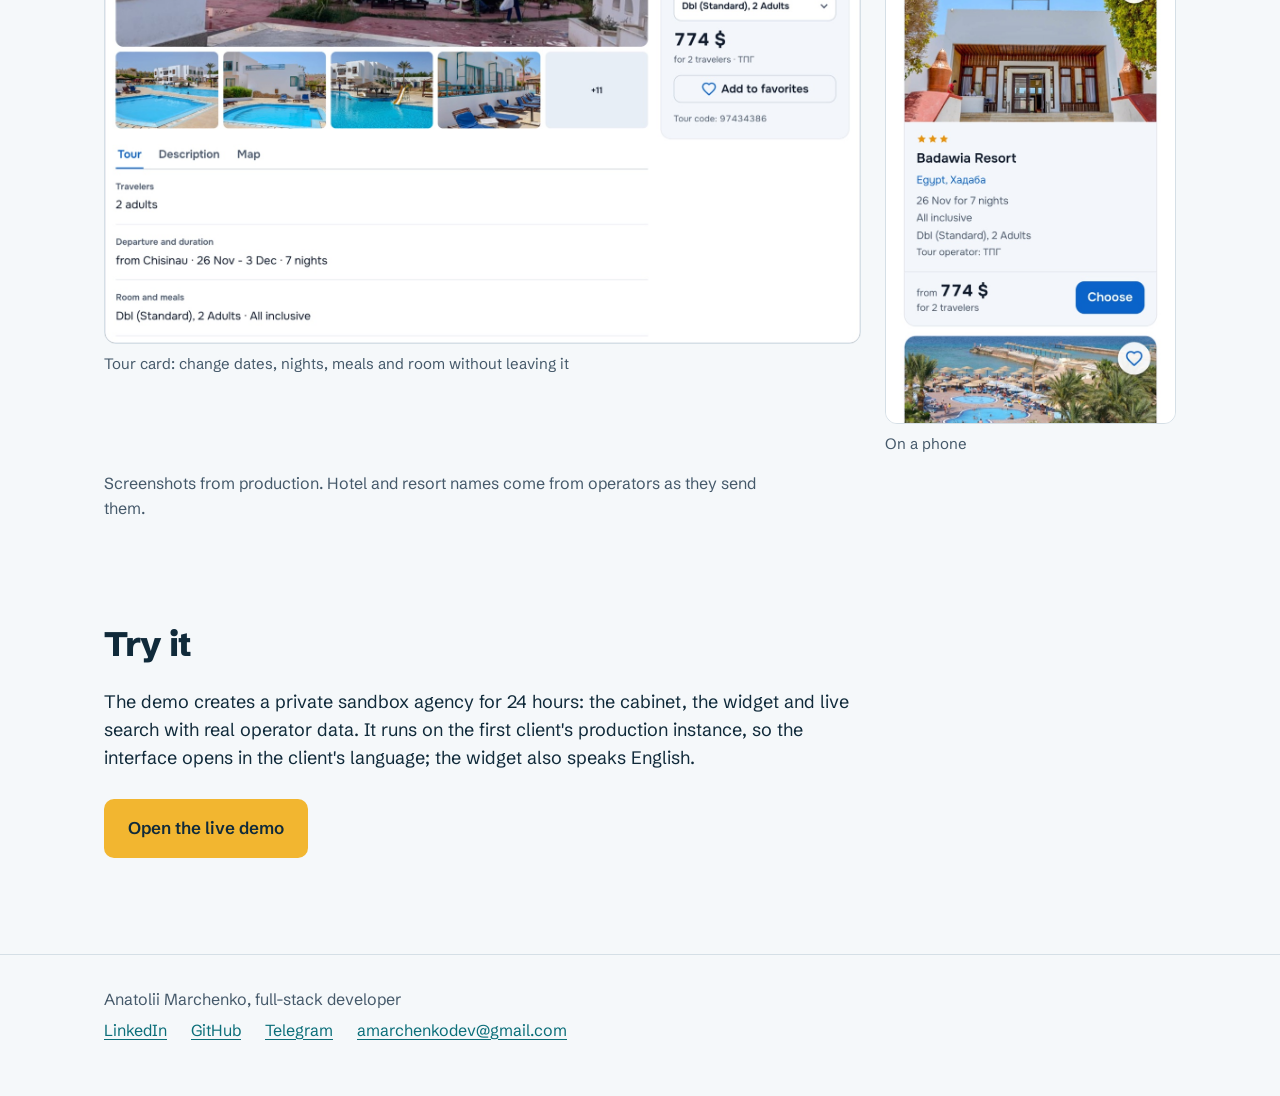
==== commit fbae870a: "Add LinkedIn and link-preview tags Co-Authored-By: Claude Opus 5.5 <noreply@anthropic.com> Claude-Se" ====
--- a/toursearch/index.html
+++ b/toursearch/index.html
@@ -5,6 +5,12 @@
 <meta name="viewport" content="width=device-width, initial-scale=1">
 <title>TourSearch case study</title>
 <meta name="description" content="TourSearch: a tour search platform that queries several tour operators at once and merges their offers into one list. Case study by Anatolii Marchenko.">
+<meta property="og:type" content="article">
+<meta property="og:url" content="https://markforest.github.io/toursearch/">
+<meta property="og:title" content="TourSearch: one search across several tour operators">
+<meta property="og:description" content="Case study: a tour search platform that queries several tour operators at once, merges offers into one list of hotels and embeds on any agency site with two lines of HTML.">
+<meta property="og:image" content="https://markforest.github.io/toursearch/img/results.jpg">
+<meta name="twitter:card" content="summary_large_image">
 <link rel="preconnect" href="https://fonts.googleapis.com">
 <link rel="preconnect" href="https://fonts.gstatic.com" crossorigin>
 <link href="https://fonts.googleapis.com/css2?family=Schibsted+Grotesk:wght@400;500;600;800&display=swap" rel="stylesheet">
@@ -418,7 +424,7 @@
 <footer>
   <div class="wrap">
     <p>Anatolii Marchenko, full-stack developer</p>
-    <p class="contacts"><a href="https://github.com/MarkForest">GitHub</a> <a href="https://t.me/mark4rest">Telegram</a> <a href="mailto:amarchenkodev@gmail.com">amarchenkodev@gmail.com</a></p>
+    <p class="contacts"><a href="https://www.linkedin.com/in/anatoliimarchenko/">LinkedIn</a> <a href="https://github.com/MarkForest">GitHub</a> <a href="https://t.me/mark4rest">Telegram</a> <a href="mailto:amarchenkodev@gmail.com">amarchenkodev@gmail.com</a></p>
   </div>
 </footer>
 
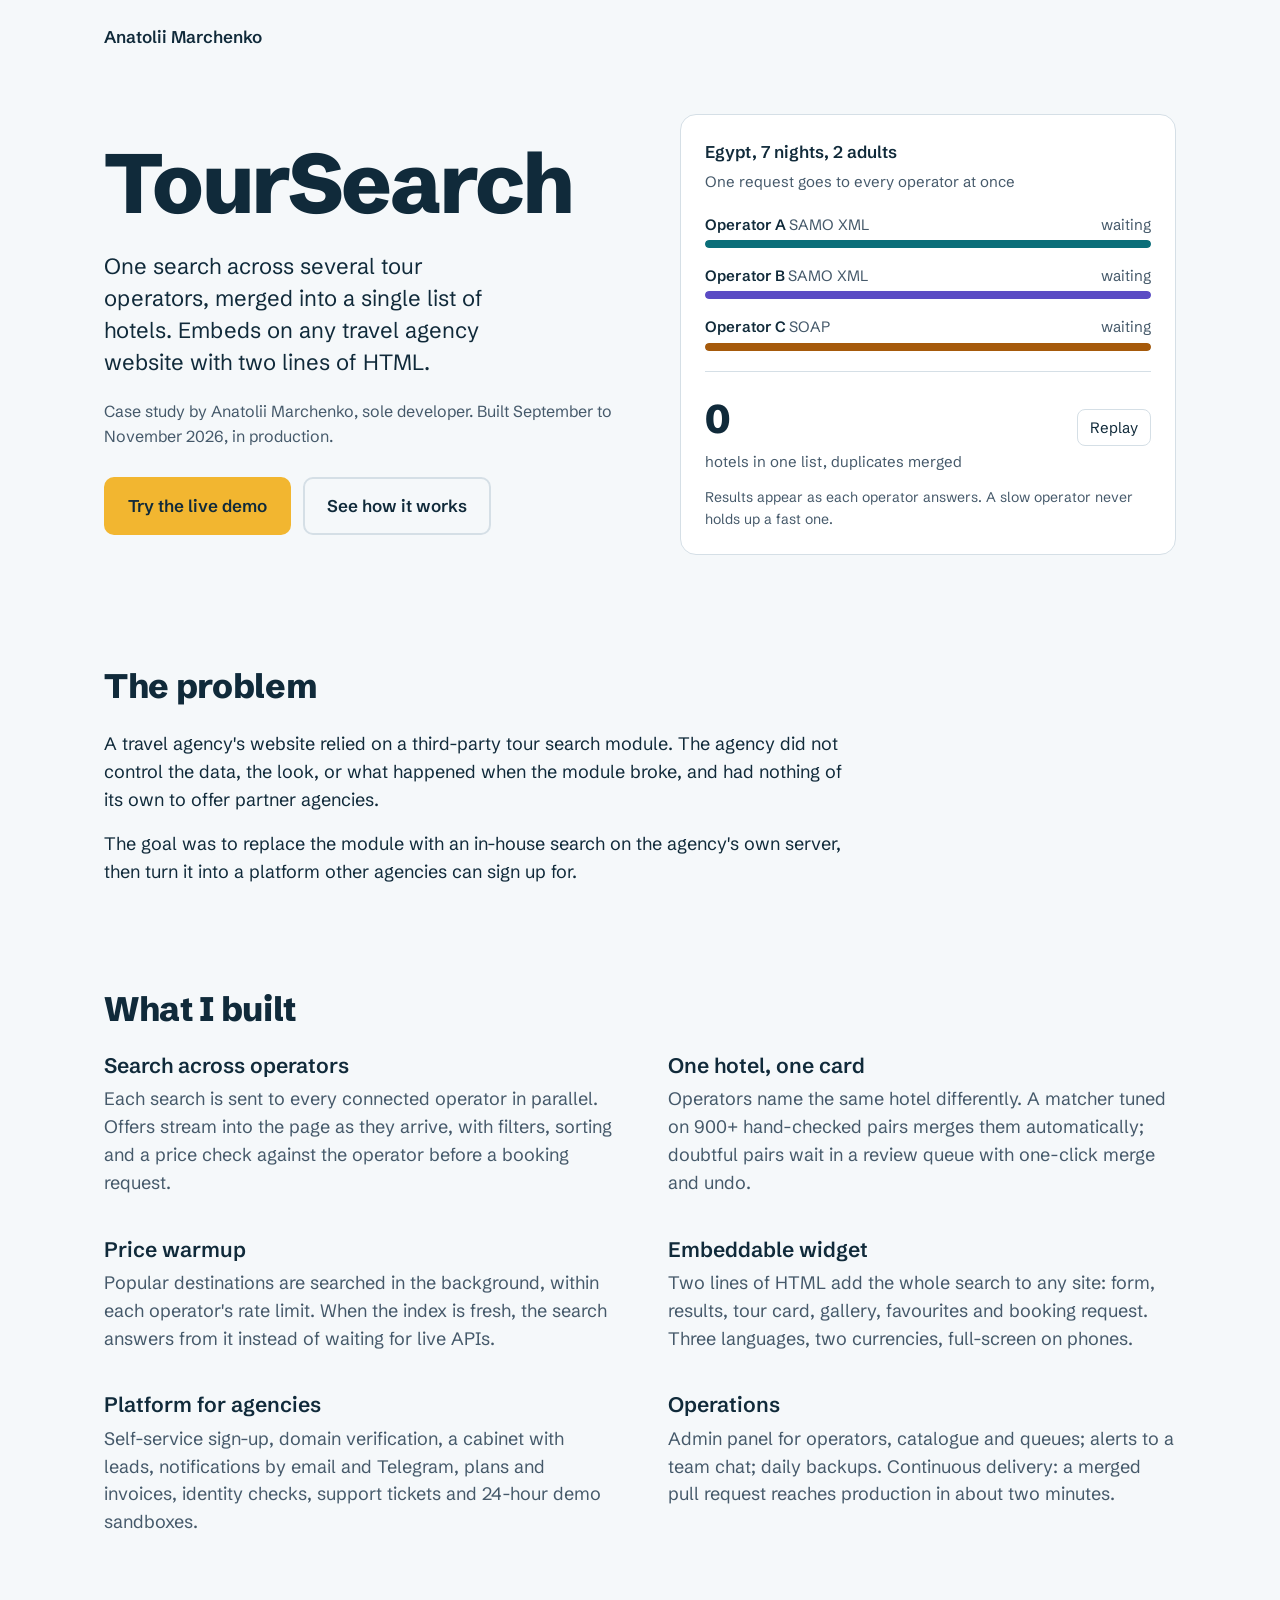
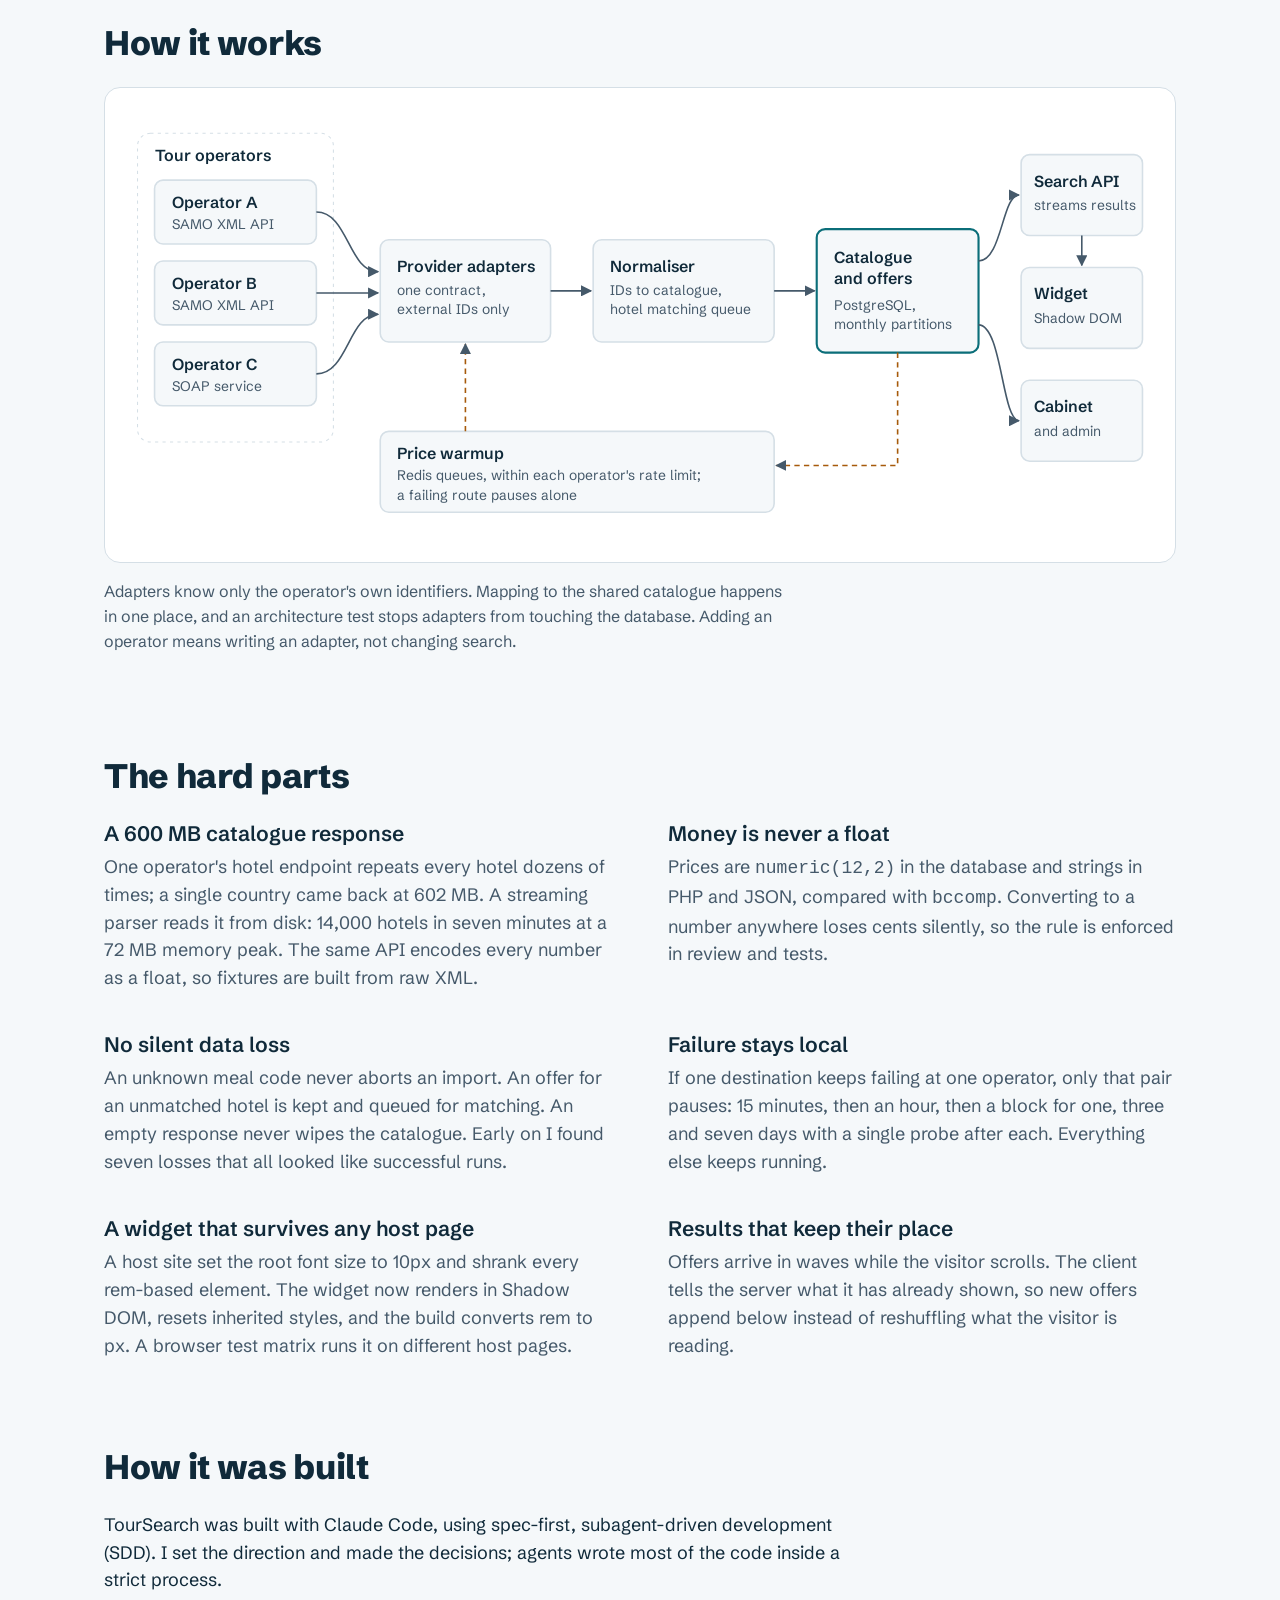
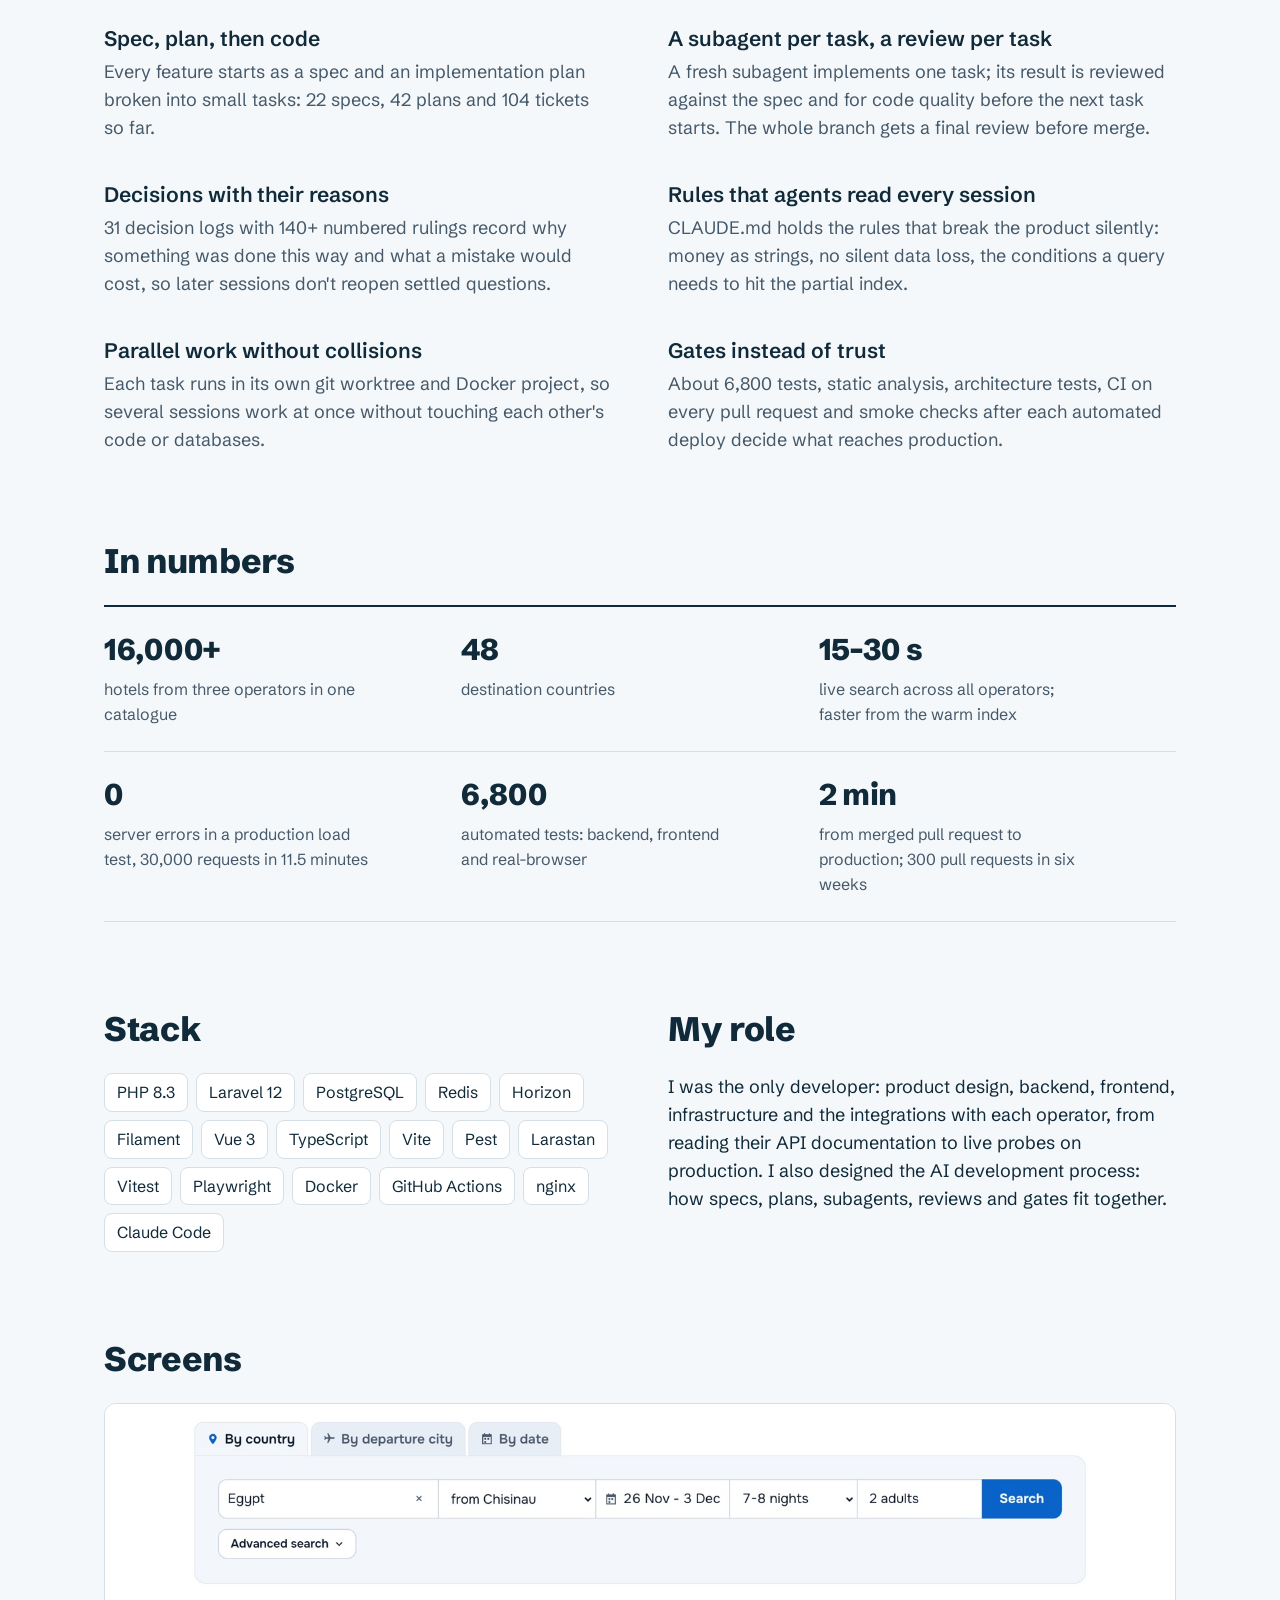
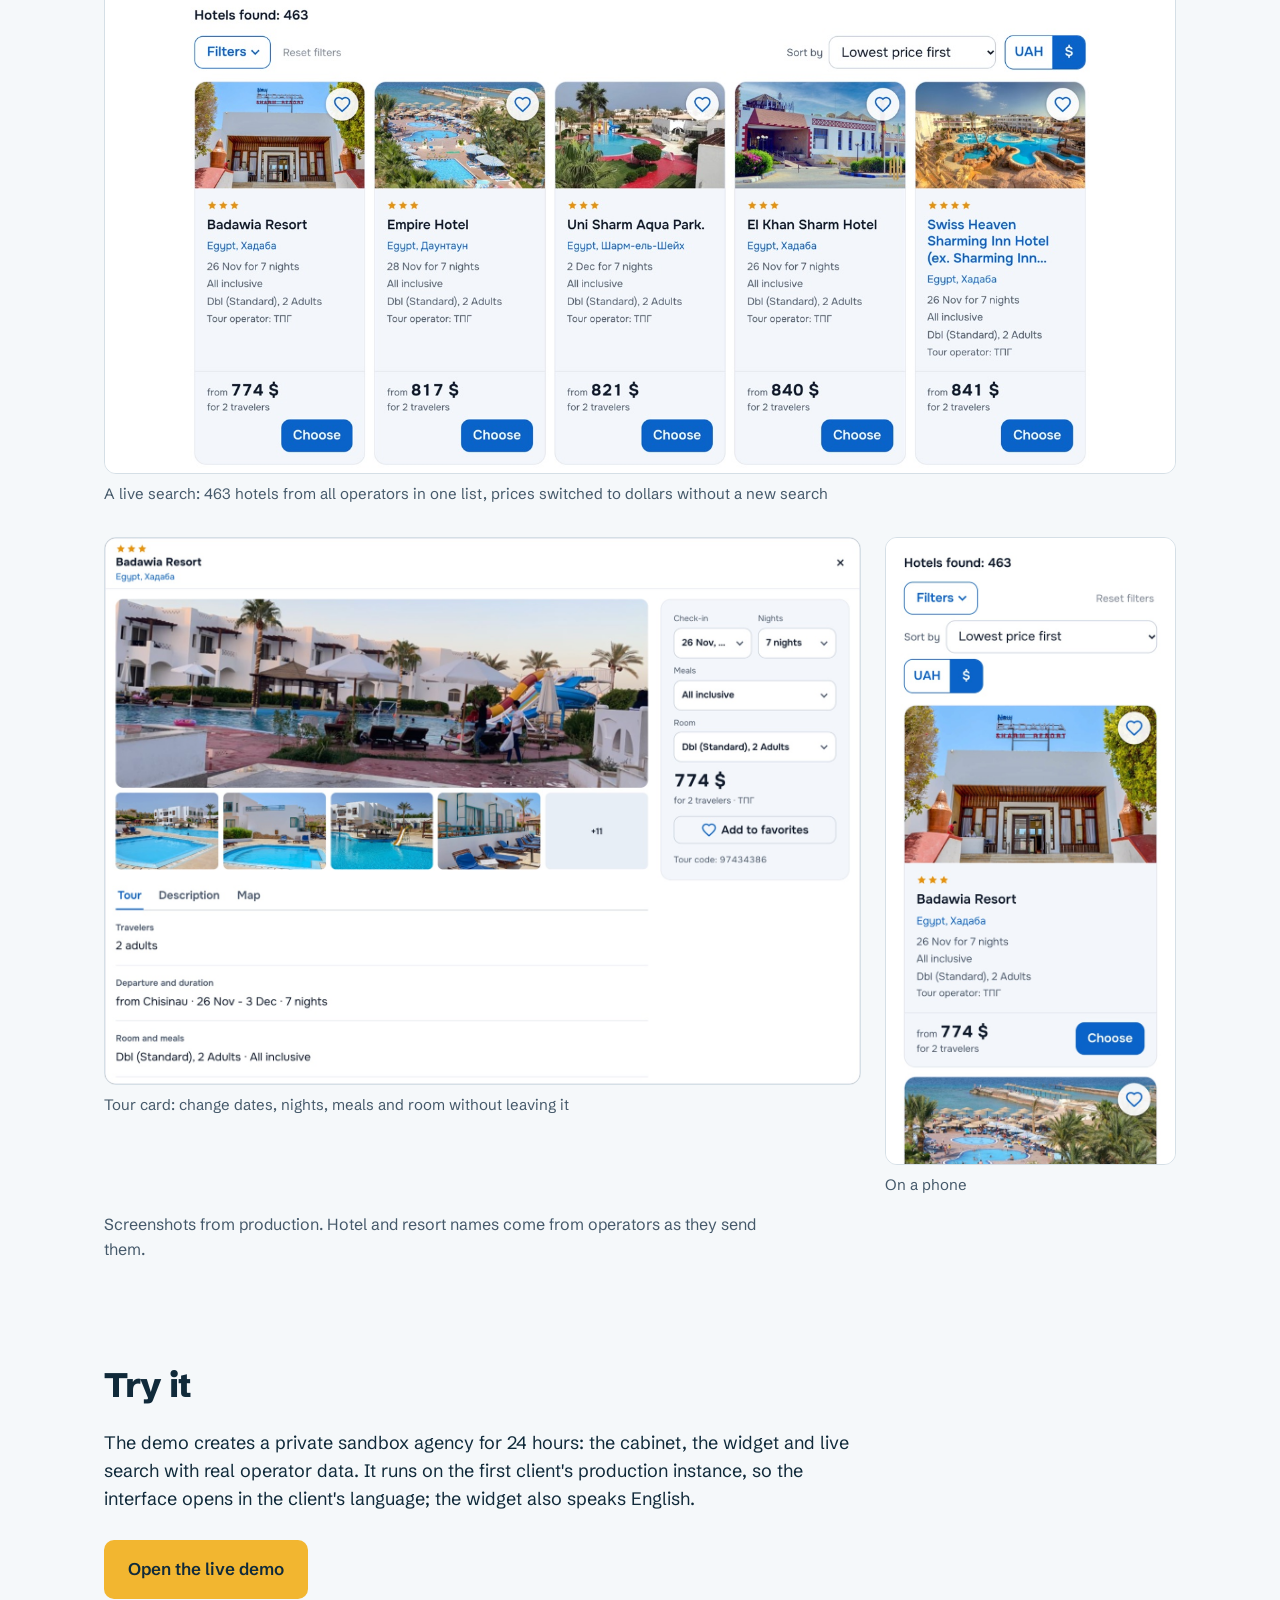
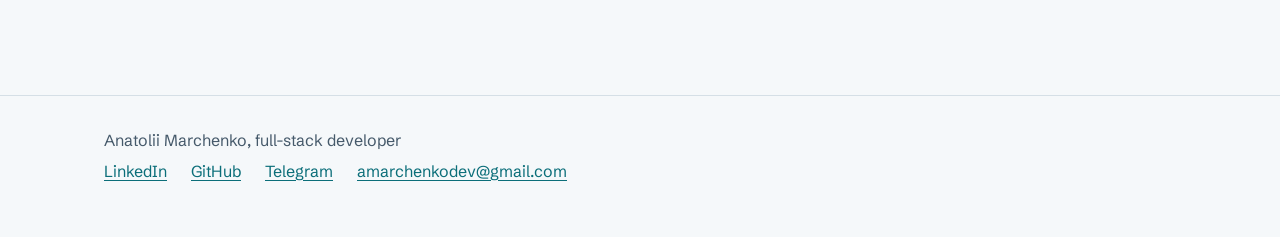
==== commit b4fecabf: "Describe the AI-assisted process: Claude Code and subagent-driven development Co-Authored-By: Claude" ====
--- a/toursearch/index.html
+++ b/toursearch/index.html
@@ -116,6 +116,7 @@
 /* Features */
 .features { display: grid; grid-template-columns: repeat(2, minmax(0, 1fr)); gap: 40px 56px; }
 .features p { color: var(--muted); margin: 0; }
+.prose + .features { margin-top: 32px; }
 
 /* Diagram */
 .diagram { background: var(--surface); border: 1px solid var(--line); border-radius: 16px; padding: 24px; overflow-x: auto; }
@@ -361,6 +362,39 @@
     </div>
   </section>
 
+  <section aria-labelledby="built-with">
+    <div class="prose">
+      <h2 id="built-with">How it was built</h2>
+      <p>TourSearch was built with Claude Code, using spec-first, subagent-driven development (SDD). I set the direction and made the decisions; agents wrote most of the code inside a strict process.</p>
+    </div>
+    <div class="features">
+      <div>
+        <h3>Spec, plan, then code</h3>
+        <p>Every feature starts as a spec and an implementation plan broken into small tasks: 22 specs, 42 plans and 104 tickets so far.</p>
+      </div>
+      <div>
+        <h3>A subagent per task, a review per task</h3>
+        <p>A fresh subagent implements one task; its result is reviewed against the spec and for code quality before the next task starts. The whole branch gets a final review before merge.</p>
+      </div>
+      <div>
+        <h3>Decisions with their reasons</h3>
+        <p>31 decision logs with 140+ numbered rulings record why something was done this way and what a mistake would cost, so later sessions don't reopen settled questions.</p>
+      </div>
+      <div>
+        <h3>Rules that agents read every session</h3>
+        <p>CLAUDE.md holds the rules that break the product silently: money as strings, no silent data loss, the conditions a query needs to hit the partial index.</p>
+      </div>
+      <div>
+        <h3>Parallel work without collisions</h3>
+        <p>Each task runs in its own git worktree and Docker project, so several sessions work at once without touching each other's code or databases.</p>
+      </div>
+      <div>
+        <h3>Gates instead of trust</h3>
+        <p>About 6,800 tests, static analysis, architecture tests, CI on every pull request and smoke checks after each automated deploy decide what reaches production.</p>
+      </div>
+    </div>
+  </section>
+
   <section aria-labelledby="numbers">
     <h2 id="numbers">In numbers</h2>
     <dl class="facts">
@@ -380,12 +414,12 @@
         <ul class="stack">
           <li>PHP 8.3</li><li>Laravel 12</li><li>PostgreSQL</li><li>Redis</li><li>Horizon</li><li>Filament</li>
           <li>Vue 3</li><li>TypeScript</li><li>Vite</li><li>Pest</li><li>Larastan</li><li>Vitest</li><li>Playwright</li>
-          <li>Docker</li><li>GitHub Actions</li><li>nginx</li>
+          <li>Docker</li><li>GitHub Actions</li><li>nginx</li><li>Claude Code</li>
         </ul>
       </div>
       <div>
         <h2>My role</h2>
-        <p>I was the only developer: product design, backend, frontend, infrastructure and the integrations with each operator, from reading their API documentation to live probes on production.</p>
+        <p>I was the only developer: product design, backend, frontend, infrastructure and the integrations with each operator, from reading their API documentation to live probes on production. I also designed the AI development process: how specs, plans, subagents, reviews and gates fit together.</p>
       </div>
     </div>
   </section>
